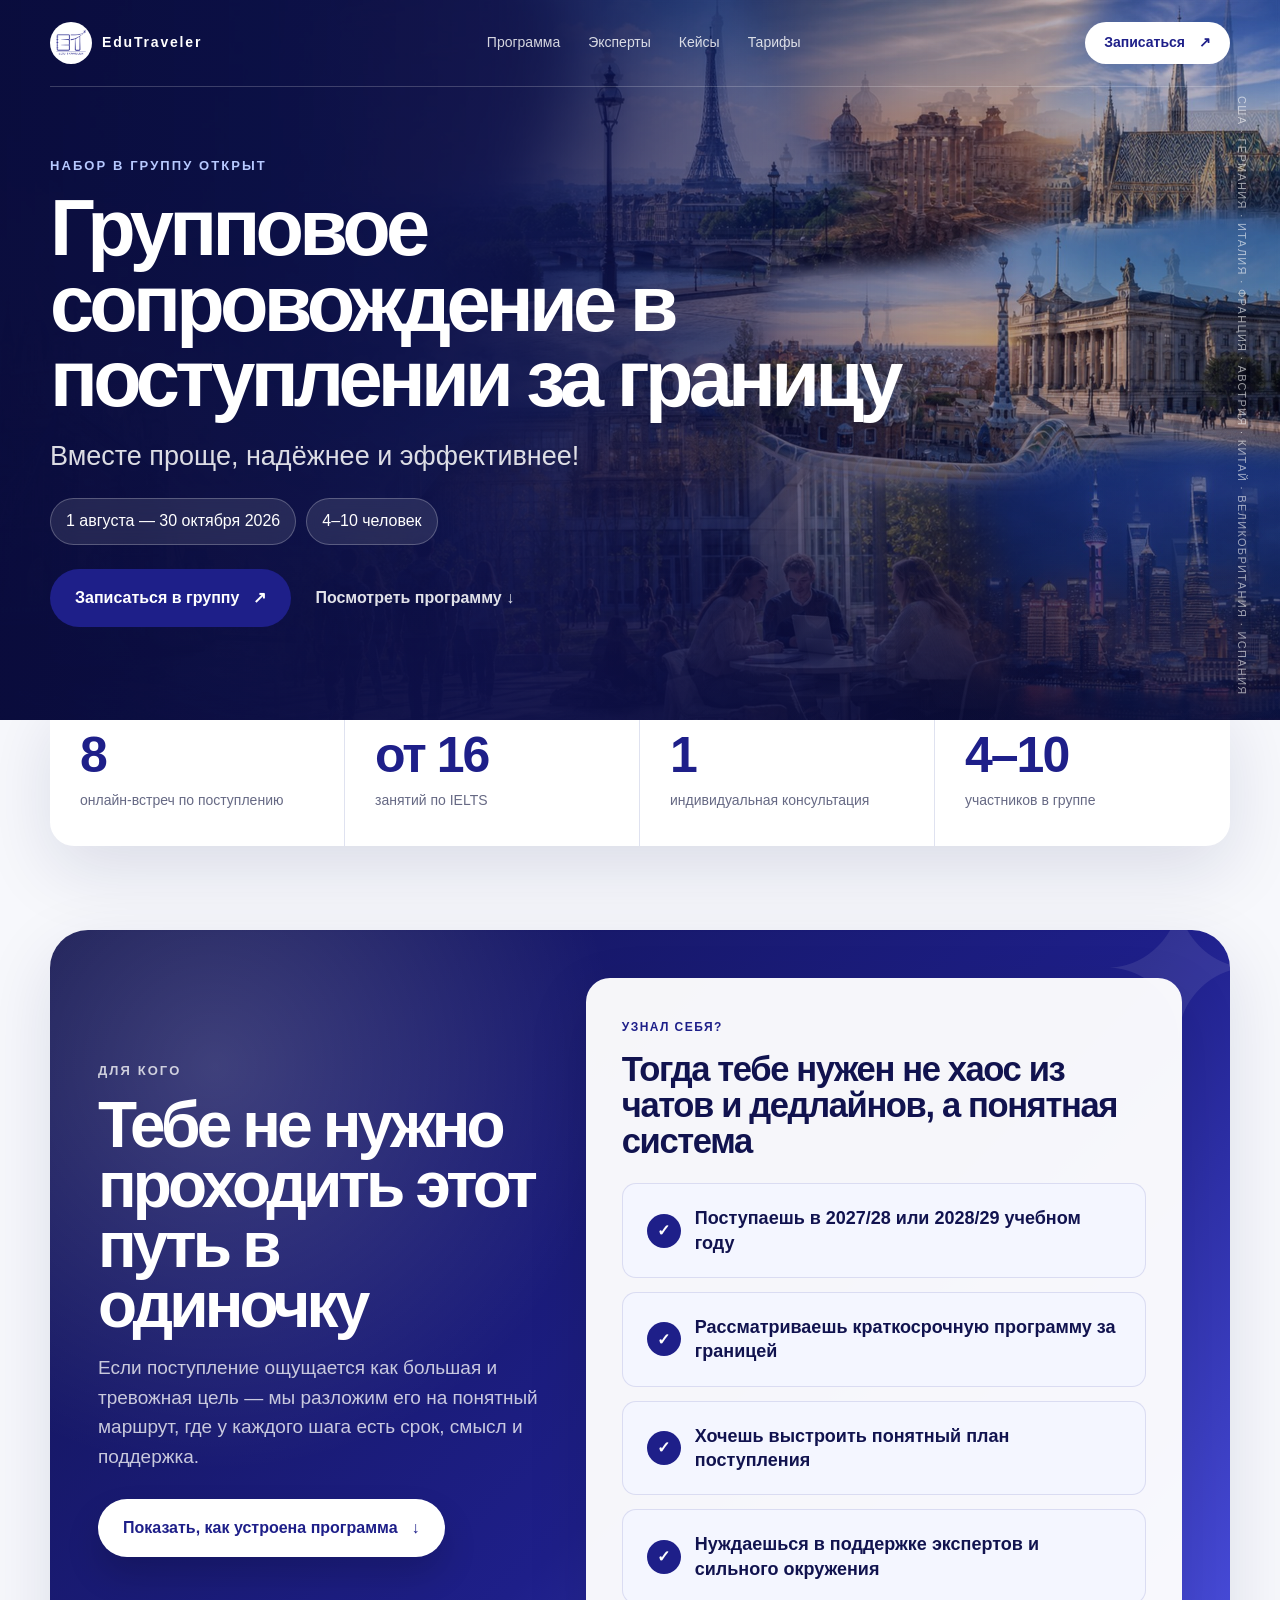
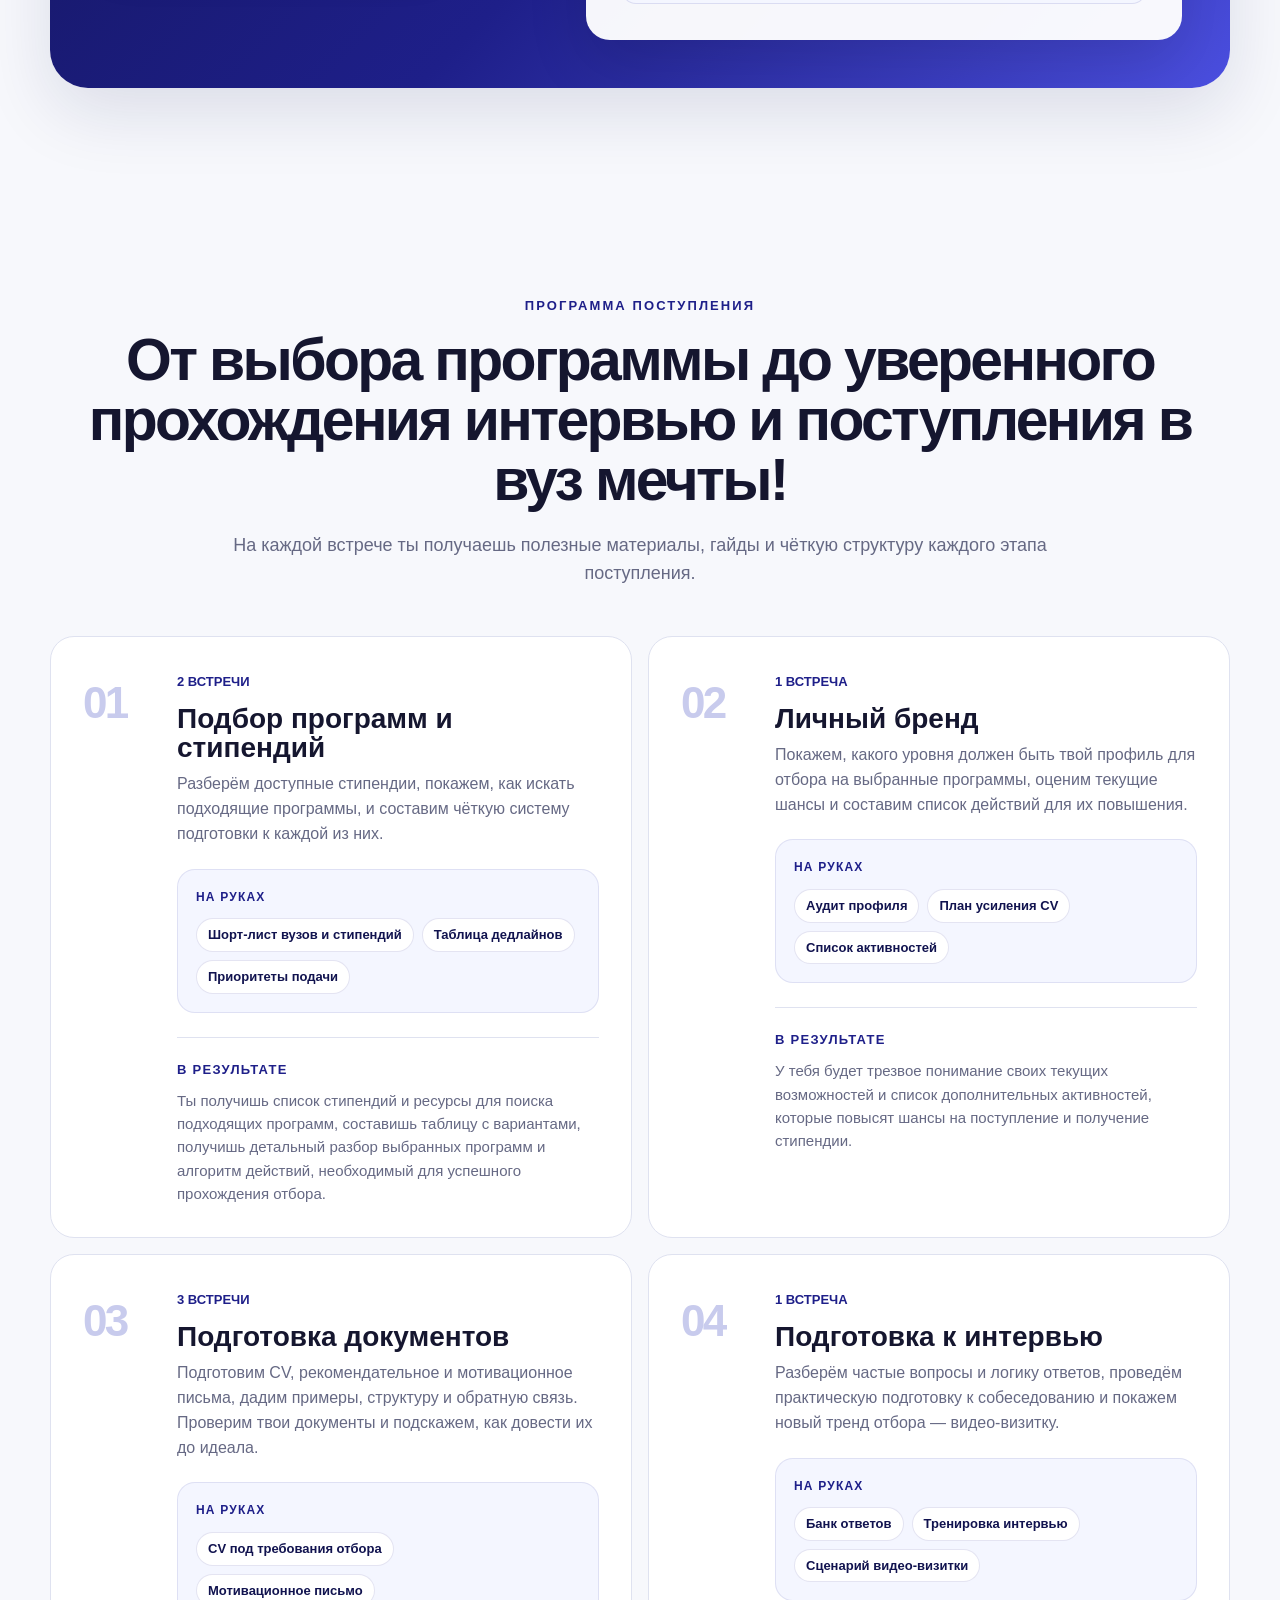
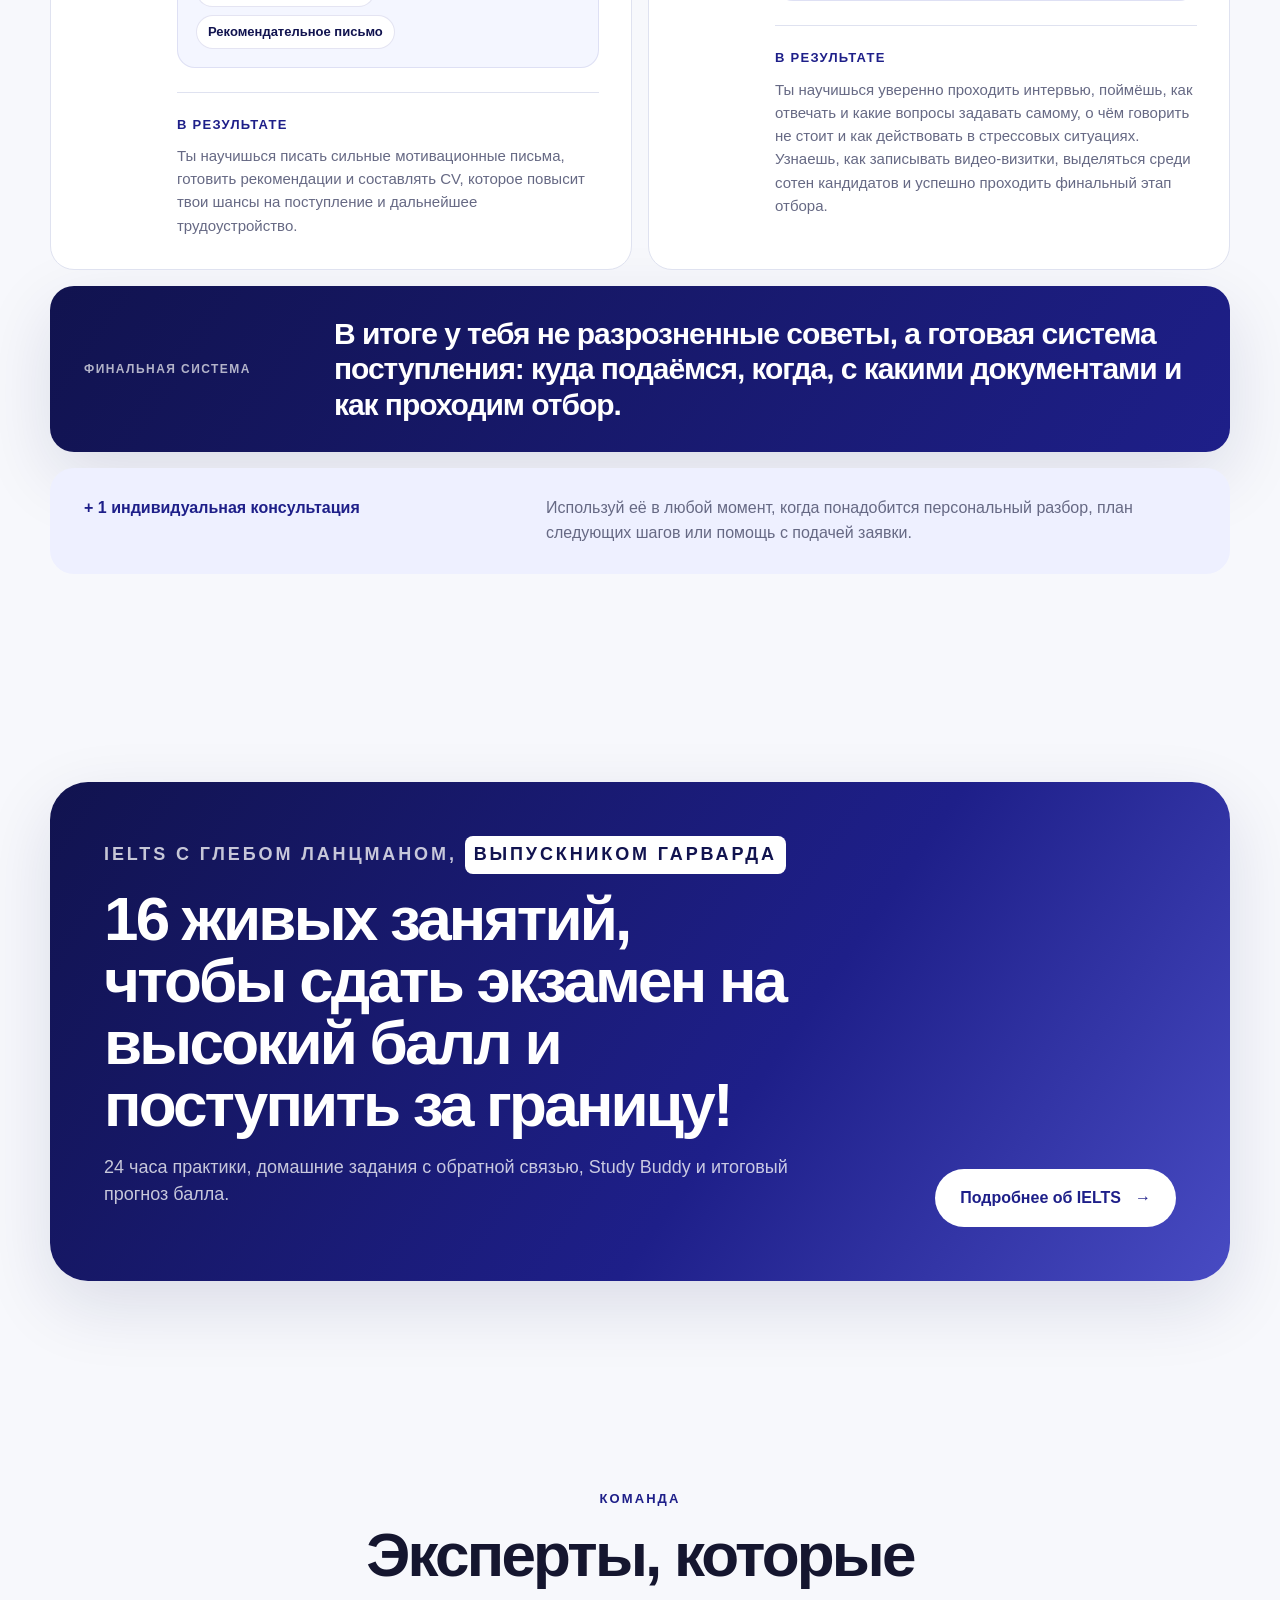
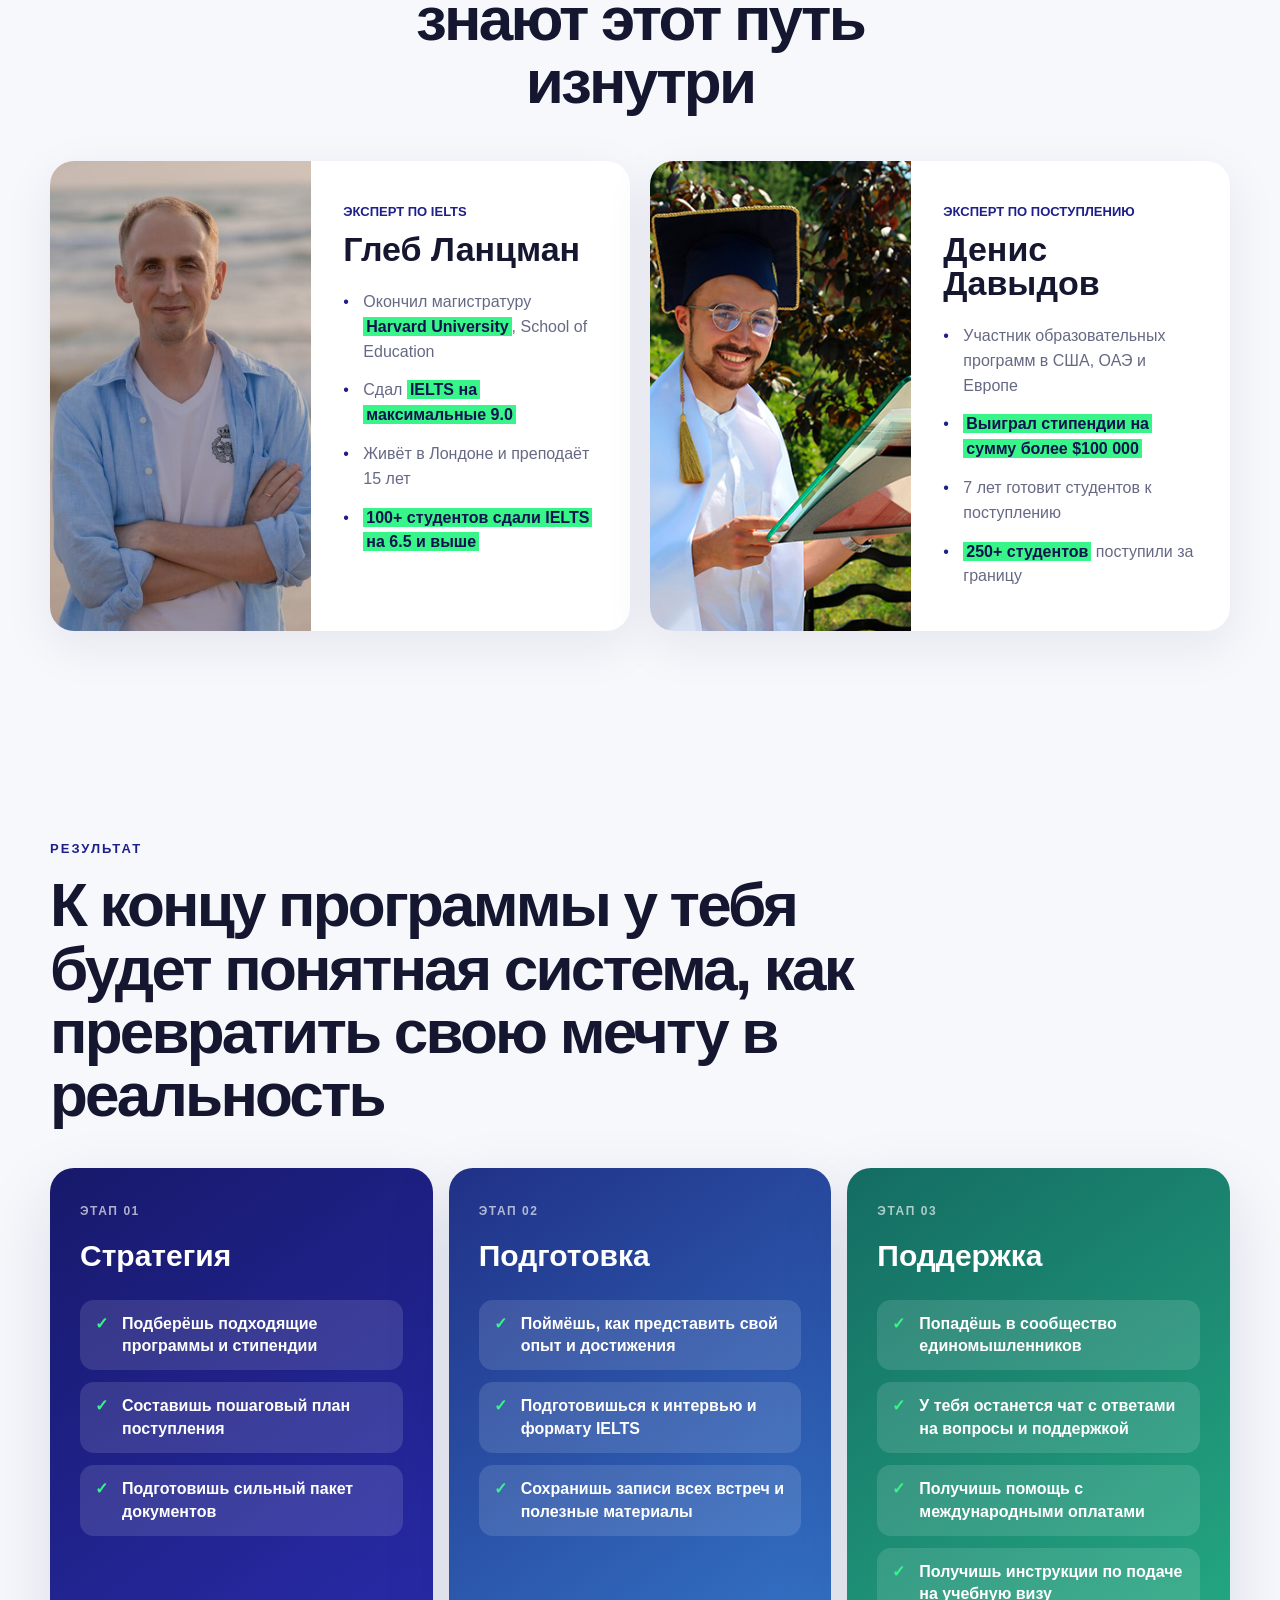
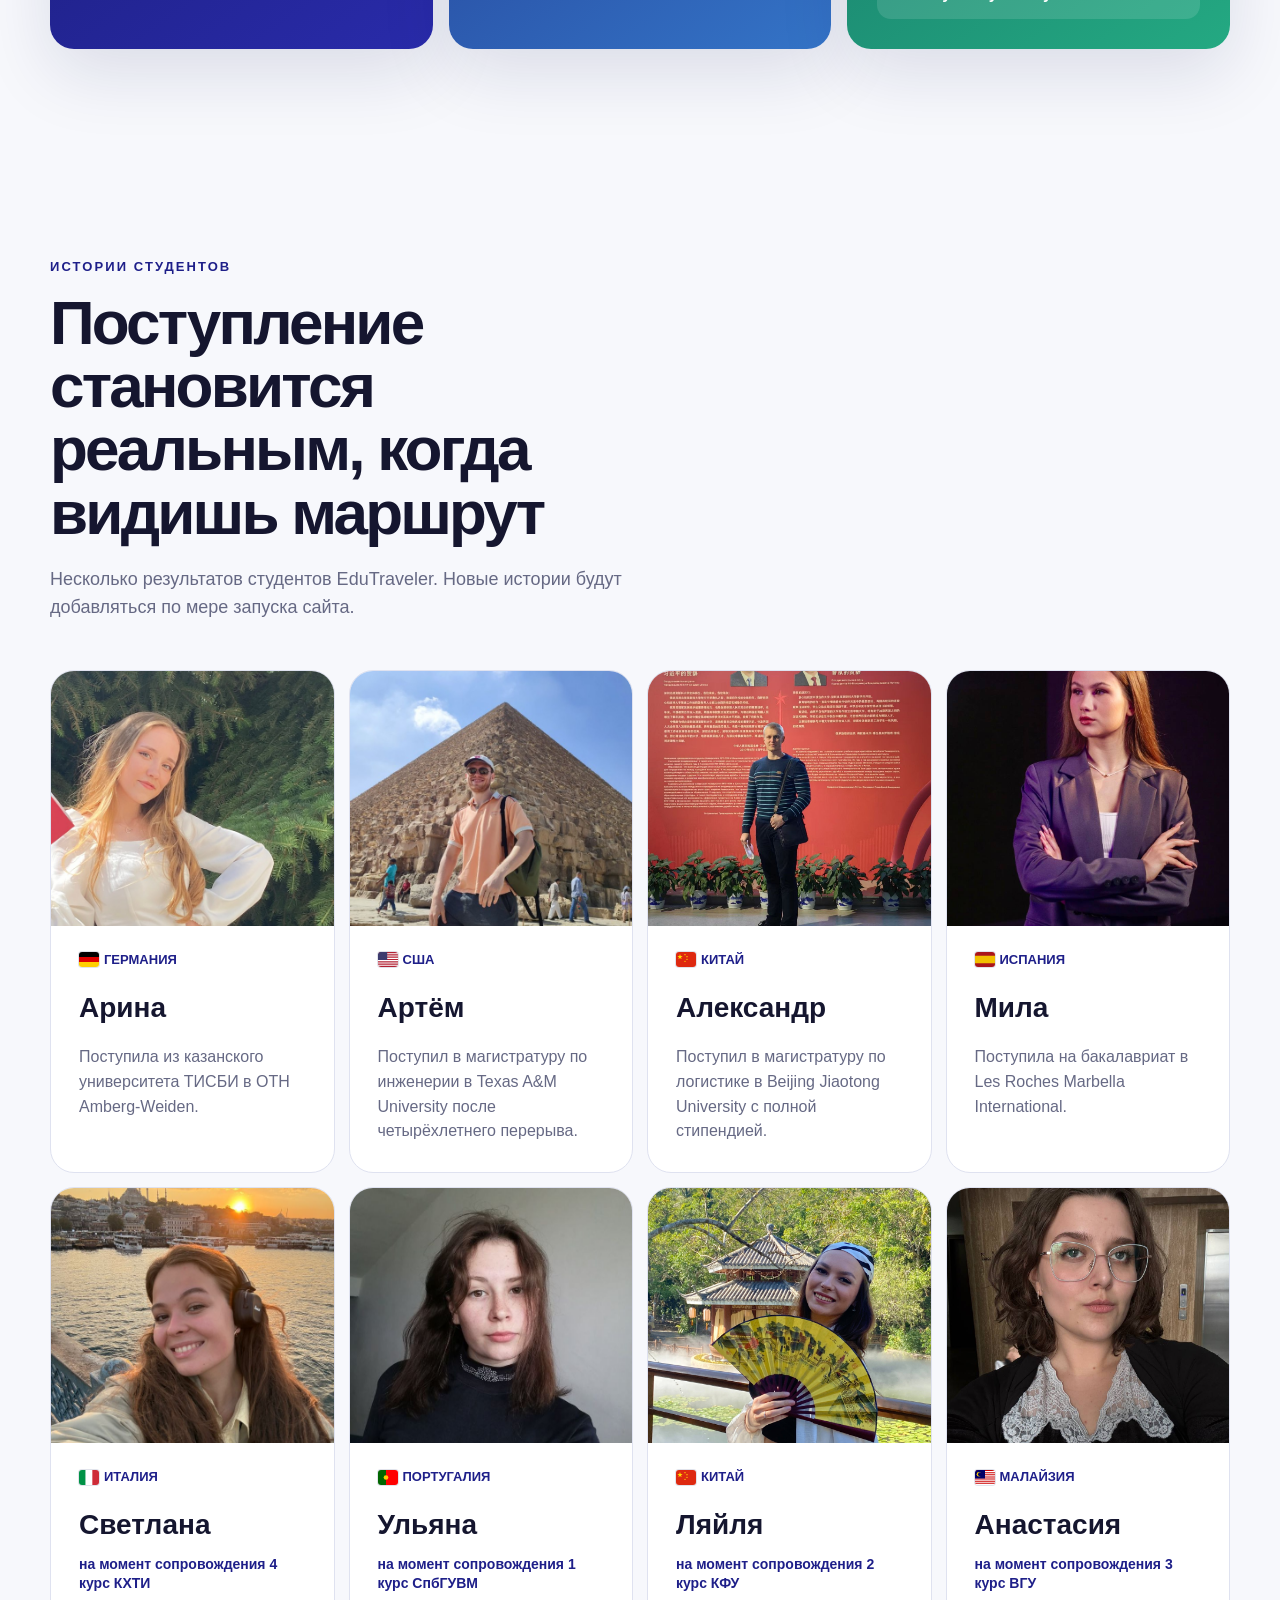
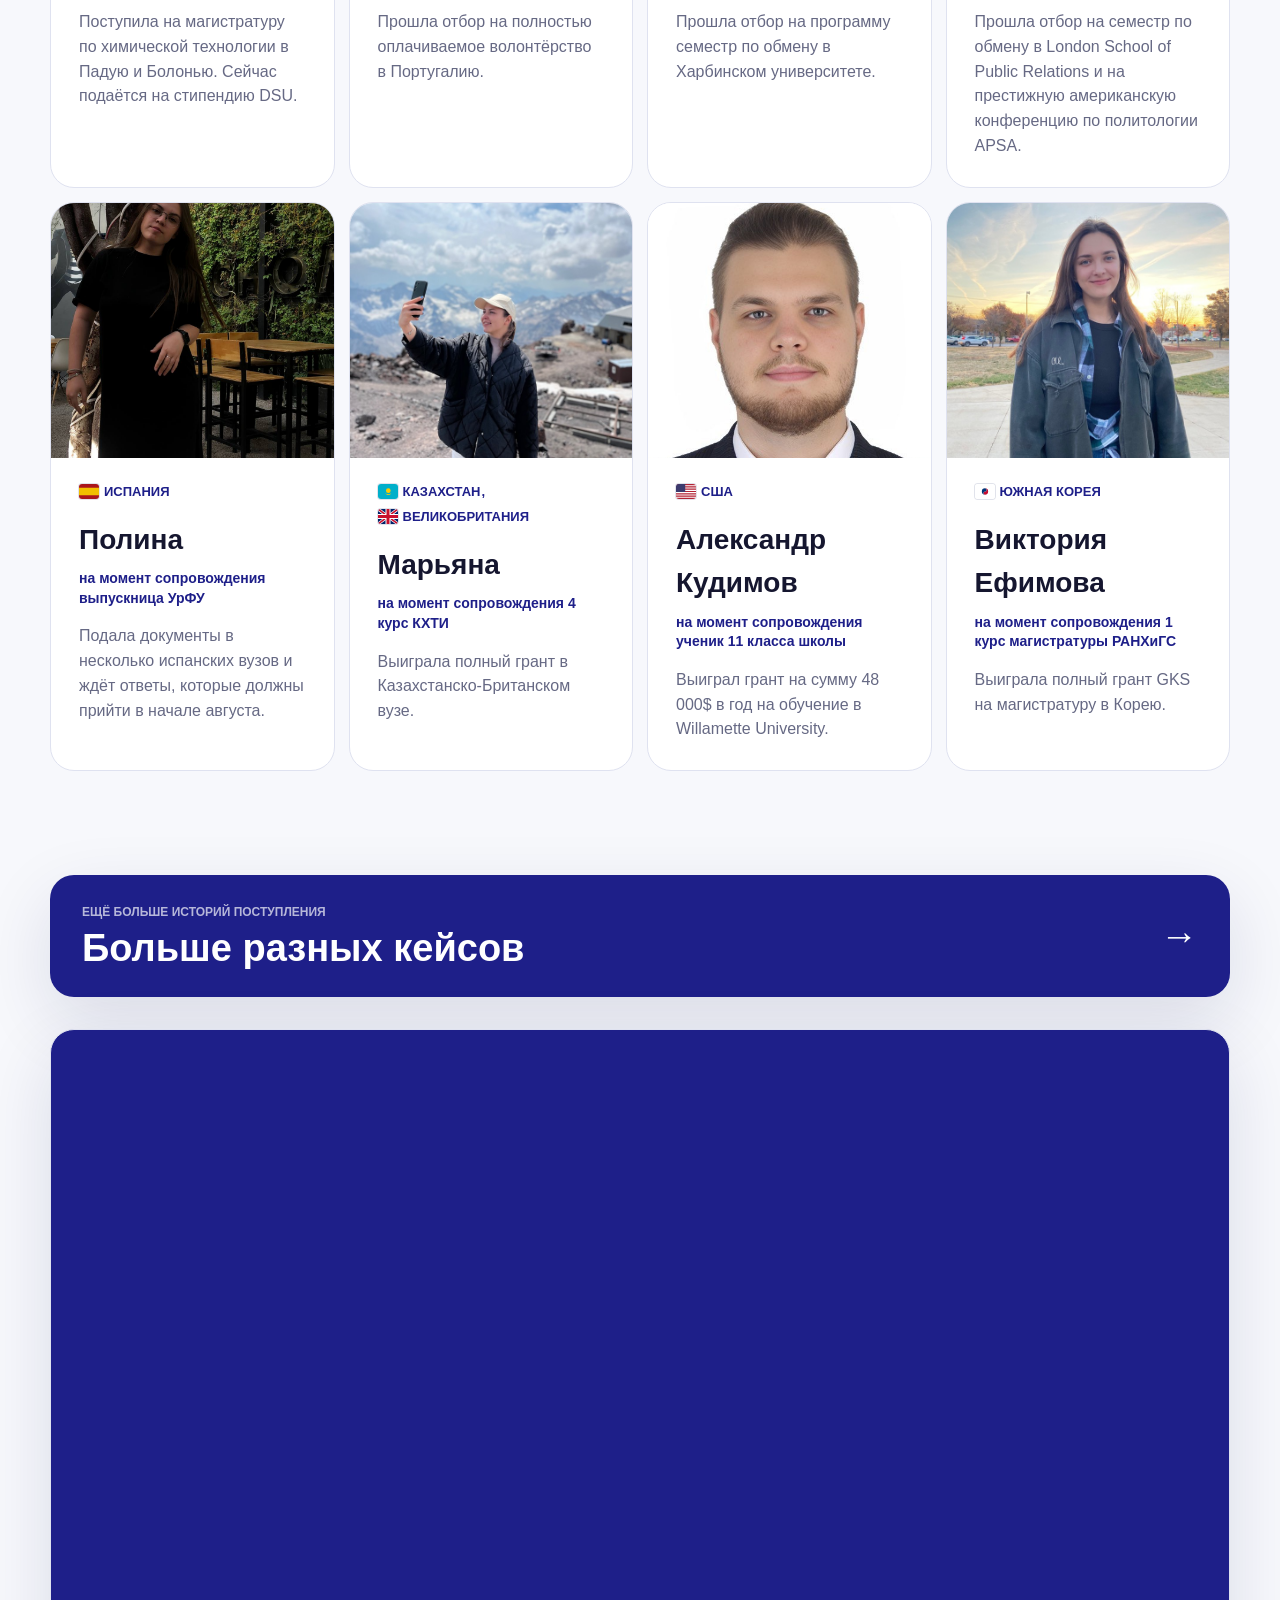
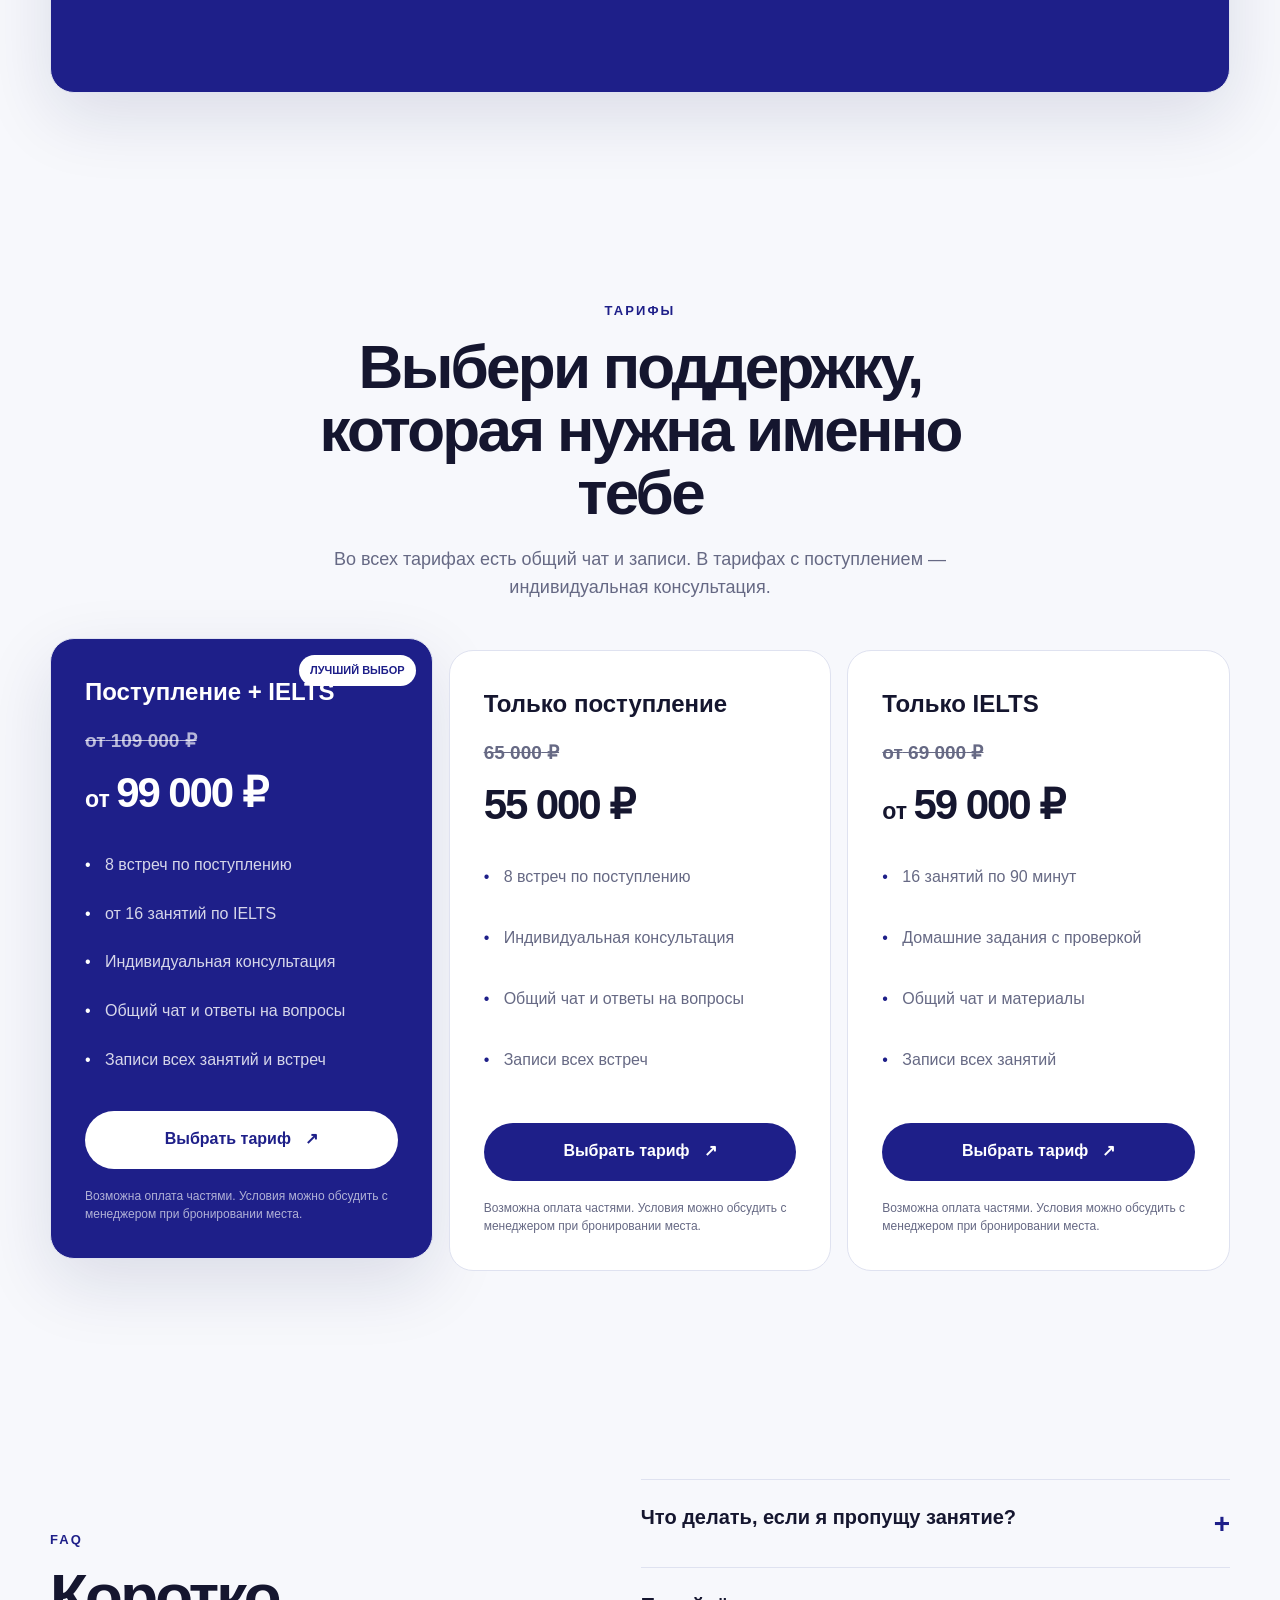
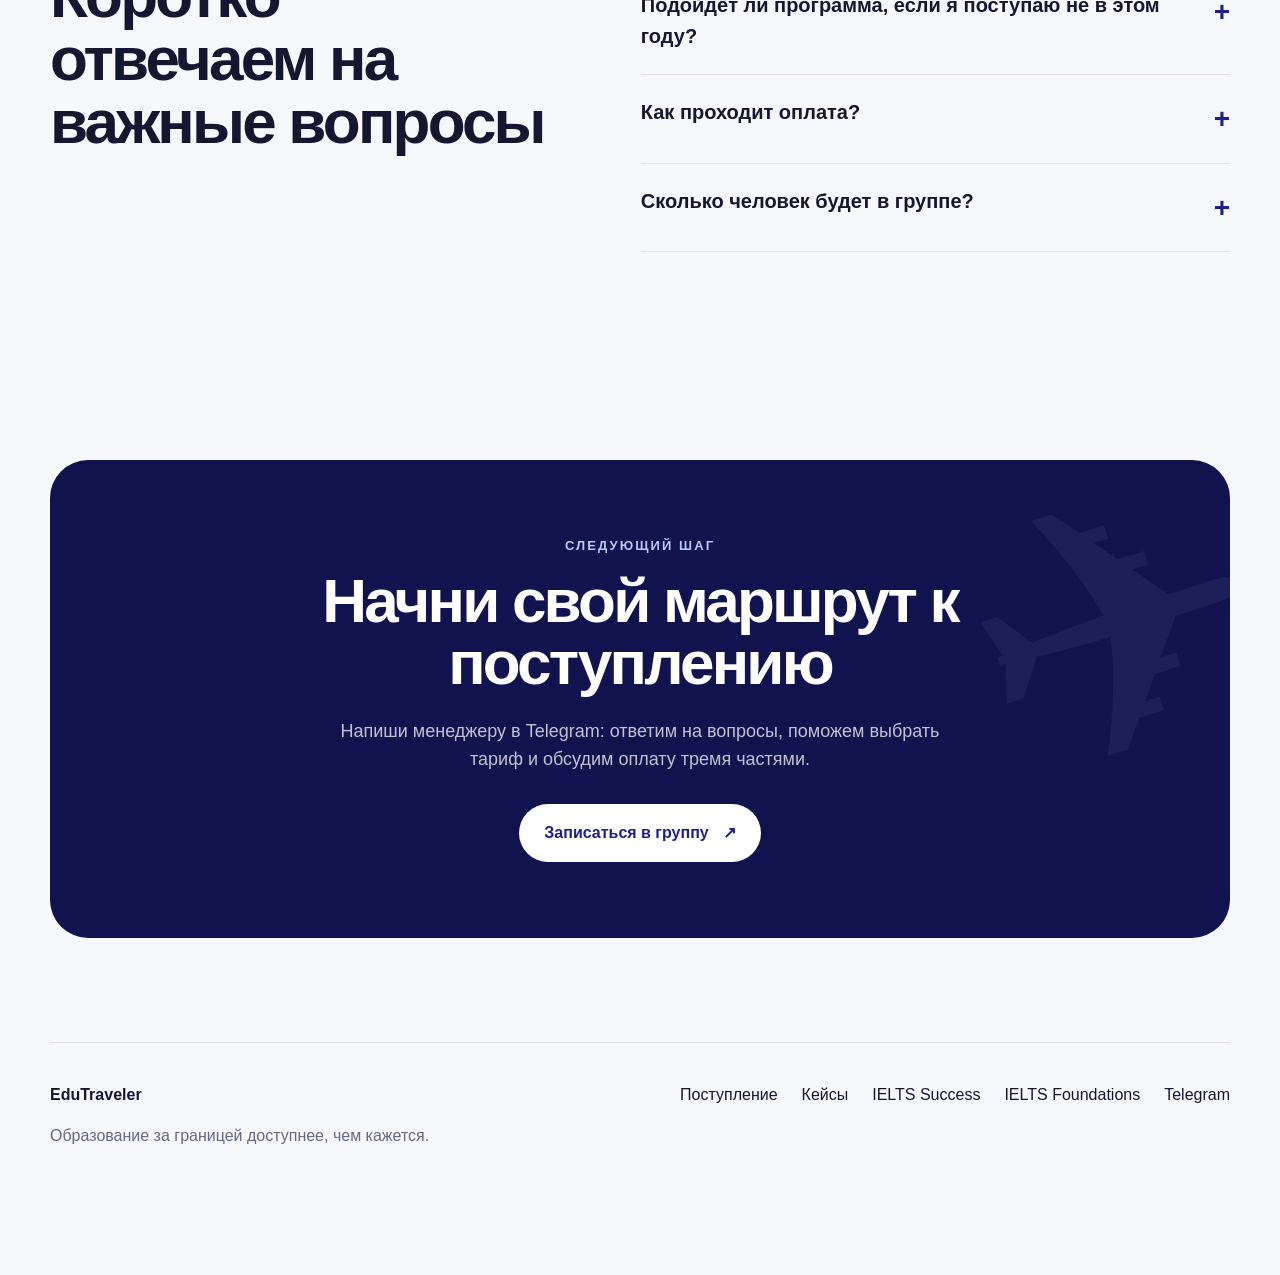
==== index.html @ 7ac8cc13 "Deploy EduTraveler landing" ====
<!doctype html>
<html lang="ru">
  <head>
    <meta charset="UTF-8" />
    <meta name="viewport" content="width=device-width, initial-scale=1.0" />
    <meta name="theme-color" content="#1e1f89" />
    <meta name="description" content="Групповое сопровождение EduTraveler в поступлении за границу и подготовке к IELTS." />
    <title>Групповое сопровождение в поступлении за границу | EduTraveler</title>
    <script type="module" crossorigin src="/assets/index-CkKlQUv7.js"></script>
    <link rel="stylesheet" crossorigin href="/assets/index-Db4nQ3WJ.css">
  </head>
  <body>
    <div id="root"></div>
  </body>
</html>
---- assets/index-Db4nQ3WJ.css ----
:root{--blue: #1e1f89;--blue-dark: #11134f;--blue-soft: #eef0ff;--cyan: #86d9ff;--ink: #15162f;--muted: #666984;--line: #dfe2f0;--white: #ffffff;--surface: #f7f8fc;--radius-sm: 14px;--radius: 24px;--radius-lg: 38px;--shadow: 0 24px 70px rgba(20, 23, 79, .12);--content: 1180px}*{box-sizing:border-box}html{scroll-behavior:smooth}body{margin:0;background:var(--surface);color:var(--ink);font-family:Segoe UI,Inter,Arial,sans-serif;line-height:1.55}body,a,button{-webkit-font-smoothing:antialiased}a{color:inherit;text-decoration:none}img{display:block;max-width:100%}button,summary{font:inherit}main{overflow:hidden}.section{width:min(var(--content),calc(100% - 40px));margin:0 auto;padding:104px 0}.section-overlap{position:relative;z-index:5;margin-top:-24px;padding:0}.two-column{display:grid;grid-template-columns:minmax(0,.85fr) minmax(0,1fr);gap:90px;align-items:center}.eyebrow{margin:0 0 14px;color:var(--blue);font-size:13px;font-weight:800;letter-spacing:.16em;text-transform:uppercase}.eyebrow-light{color:#b7c9ff}.section-heading{max-width:650px;margin-bottom:48px}.section-heading-center{margin-right:auto;margin-left:auto;text-align:center}.section-heading h2{margin:0;font-size:clamp(36px,5vw,62px);line-height:1.02;letter-spacing:-.045em}.section-heading>p:last-child{margin:22px 0 0;color:var(--muted);font-size:18px}@media(max-width:760px){.section{width:min(100% - 28px,var(--content));padding:72px 0}.section-overlap{padding:0;margin-top:-16px}.two-column{grid-template-columns:1fr;gap:38px}.section-heading{margin-bottom:34px}}@media(prefers-reduced-motion:reduce){html{scroll-behavior:auto}*,*:before,*:after{animation-duration:.01ms!important;animation-iteration-count:1!important;transition-duration:.01ms!important}}.hero{min-height:720px;position:relative;display:flex;flex-direction:column;overflow:hidden;color:#fff;background:var(--blue-dark)}.hero-compact{min-height:660px}.hero-media{position:absolute;inset:-4%;background-position:center;background-size:cover;background-repeat:no-repeat;transform:scale(1.01)}.hero-video{position:absolute;inset:0;width:100%;height:100%;object-fit:cover;opacity:.78;animation:video-reveal .65s ease-out both}@keyframes video-reveal{0%{opacity:0;transform:scale(1.045)}to{opacity:.78;transform:scale(1)}}.hero-media-motion{animation:hero-drift 18s ease-in-out infinite alternate}@keyframes hero-drift{to{transform:scale(1.11) translate3d(-1.5%,-1%,0)}}.hero-shade{position:absolute;inset:0;background:linear-gradient(90deg,#0a0c3df7,#0f114dd4 38%,#0f114d57 72%,#0f114d33),linear-gradient(0deg,rgba(10,12,53,.78) 0%,transparent 48%)}.site-header{position:relative;z-index:3;width:min(var(--content),calc(100% - 40px));margin:0 auto;padding:22px 0;display:flex;align-items:center;justify-content:space-between;gap:30px;border-bottom:1px solid rgba(255,255,255,.2)}.brand{display:flex;align-items:center;gap:10px;font-size:14px;font-weight:800;letter-spacing:.13em}.brand img{width:42px;height:42px;object-fit:cover;border-radius:50%}.site-header nav{display:flex;gap:28px;font-size:14px}.site-header nav a{opacity:.82}.site-header nav a:hover{opacity:1}.hero-content{position:relative;z-index:2;width:min(var(--content),calc(100% - 40px));margin:auto;padding:52px 0 76px}.hero-content h1{max-width:850px;margin:0;font-size:clamp(50px,6.2vw,80px);line-height:.95;letter-spacing:-.06em}.hero-compact .hero-content h1{max-width:720px}.hero-subtitle{max-width:620px;margin:20px 0;color:#ffffffdb;font-size:clamp(20px,2.2vw,27px)}.hero-meta{display:flex;flex-wrap:wrap;gap:10px;margin-bottom:24px}.hero-meta span{padding:10px 15px;border:1px solid rgba(255,255,255,.24);border-radius:999px;background:#ffffff1a;-webkit-backdrop-filter:blur(10px);backdrop-filter:blur(10px)}.hero-actions{display:flex;align-items:center;flex-wrap:wrap;gap:24px}.hero-action-note{max-width:560px;color:#ffffffe0;font-size:18px;font-weight:700;line-height:1.4}.hero-country-line{position:absolute;z-index:2;right:30px;bottom:24px;color:#ffffff94;font-size:11px;letter-spacing:.12em;text-transform:uppercase;writing-mode:vertical-rl}.button{display:inline-flex;align-items:center;justify-content:center;gap:14px;min-height:58px;padding:0 24px;border:1px solid transparent;border-radius:999px;background:var(--blue);color:#fff;font-weight:750;transition:transform .2s,background .2s}.button:hover{transform:translateY(-2px);background:#3032aa}.button-small{min-height:42px;padding:0 18px;background:#fff;color:var(--blue);font-size:14px}.button-light{background:#fff;color:var(--blue)}.button-light:hover{background:#eff1ff}.text-link{font-weight:700}.text-link-light{color:#ffffffe0}.program-heading{max-width:1120px}.program-heading h2{font-size:clamp(40px,4.6vw,68px)}.program-heading>p:last-child{max-width:900px;margin-right:auto;margin-left:auto}.highlights{display:grid;grid-template-columns:repeat(4,1fr);background:#fff;border-radius:var(--radius);box-shadow:var(--shadow);overflow:hidden}.highlight{min-height:150px;padding:30px;display:flex;flex-direction:column;justify-content:center;border-right:1px solid var(--line)}.highlight:last-child{border:0}.highlight strong{color:var(--blue);font-size:clamp(32px,4vw,50px);line-height:1;letter-spacing:-.04em}.highlight span{margin-top:10px;color:var(--muted);font-size:14px}.check-list{display:grid;gap:14px}.check-list div{display:flex;gap:14px;padding:20px;background:#fff;border:1px solid var(--line);border-radius:var(--radius-sm);font-weight:650}.check-list span{color:var(--blue)}.audience-section{padding-top:84px}.audience-panel{position:relative;display:grid;grid-template-columns:.86fr 1.14fr;gap:38px;padding:48px;overflow:hidden;color:#fff;background:radial-gradient(circle at 14% 18%,rgba(255,255,255,.18),transparent 34%),linear-gradient(135deg,var(--blue-dark),var(--blue) 58%,#4b4fe0);border-radius:var(--radius-lg);box-shadow:var(--shadow)}.audience-panel:after{content:"✦";position:absolute;right:-28px;top:-54px;color:#ffffff17;font-size:190px;line-height:1}.audience-copy{position:relative;z-index:1;align-self:center}.audience-copy .eyebrow{color:#ffffffc2}.audience-copy h2{max-width:660px;margin:10px 0 18px;font-size:clamp(42px,5vw,76px);line-height:.94;letter-spacing:-.06em}.audience-copy>p:not(.eyebrow){max-width:560px;margin:0 0 28px;color:#ffffffc2;font-size:19px;line-height:1.55}.audience-copy h2,.audience-copy>p:not(.eyebrow),.audience-card-primary h3,.audience-card li,.check-list-strong div{overflow-wrap:anywhere}.audience-button{box-shadow:0 18px 34px #00000029}.audience-diagnostic{position:relative;z-index:1;display:grid;align-items:center}.audience-card{border-radius:var(--radius)}.audience-card-label{display:inline-flex;margin-bottom:14px;color:#ffffffb8;font-size:12px;font-weight:850;letter-spacing:.12em;text-transform:uppercase}.audience-card-primary{padding:36px;background:#fffffff5;color:var(--blue-dark);box-shadow:0 22px 60px #00000021}.audience-card-primary .audience-card-label{color:var(--blue)}.audience-card-primary h3{max-width:760px;margin:0 0 24px;font-size:clamp(28px,2.7vw,40px);line-height:1.05;letter-spacing:-.04em}.check-list-strong div{align-items:center;padding:22px 24px;background:#f4f6ff;border-color:#2323931f;font-size:18px;line-height:1.35}.check-list-strong span{width:34px;height:34px;flex:0 0 auto;display:grid;place-items:center;color:#fff;background:var(--blue);border-radius:50%;font-size:16px}.route{display:grid;grid-template-columns:repeat(2,1fr);gap:16px}.route-card{display:grid;grid-template-columns:74px 1fr;gap:20px;min-height:430px;padding:32px;background:#fff;border:1px solid var(--line);border-radius:var(--radius)}.route-number{color:#c8cbed;font-size:44px;font-weight:850;letter-spacing:-.06em}.route-lessons{color:var(--blue);font-size:13px;font-weight:800;text-transform:uppercase}.route-card h3{margin:10px 0;font-size:28px;line-height:1.05}.route-card p{color:var(--muted);margin:0}.route-deliverables{margin-top:22px;padding:18px;background:#f4f6ff;border:1px solid rgba(35,35,147,.1);border-radius:18px}.route-deliverables>span{display:block;margin-bottom:12px;color:var(--blue);font-size:12px;font-weight:850;letter-spacing:.1em;text-transform:uppercase}.route-deliverables ul{display:flex;flex-wrap:wrap;gap:8px;margin:0;padding:0;list-style:none}.route-deliverables li{padding:8px 11px;color:var(--blue-dark);background:#fff;border:1px solid rgba(35,35,147,.12);border-radius:999px;font-size:13px;font-weight:800;line-height:1.2}.route-result{margin-top:24px;padding-top:22px;border-top:1px solid var(--line)}.route-result strong{display:block;margin-bottom:9px;color:var(--blue);font-size:13px;letter-spacing:.1em;text-transform:uppercase}.route-result p{font-size:15px;line-height:1.55}.route-summary{margin-top:16px;padding:30px 34px;display:grid;grid-template-columns:220px 1fr;gap:30px;align-items:center;color:#fff;background:linear-gradient(125deg,var(--blue-dark),var(--blue));border-radius:var(--radius);box-shadow:var(--shadow)}.route-summary span{color:#ffffffad;font-size:12px;font-weight:850;letter-spacing:.12em;text-transform:uppercase}.route-summary p{margin:0;color:#fff;font-size:clamp(20px,2.4vw,30px);font-weight:850;line-height:1.18;letter-spacing:-.035em}.consultation-note{margin-top:16px;padding:28px 34px;display:flex;justify-content:space-between;gap:24px;background:var(--blue-soft);border-radius:var(--radius);color:var(--blue)}.consultation-note span{max-width:650px;color:var(--muted)}.ielts-teaser,.combo{padding:54px;display:flex;justify-content:space-between;align-items:end;gap:50px;border-radius:var(--radius-lg);color:#fff;background:linear-gradient(125deg,var(--blue-dark),var(--blue) 60%,#484bc3);box-shadow:var(--shadow)}.ielts-teaser>div{max-width:720px}.ielts-teaser h2,.combo h2,.final-cta h2{margin:0;font-size:clamp(36px,5vw,62px);line-height:1;letter-spacing:-.045em}.ielts-teaser p,.combo p{color:#ffffffc2;font-size:18px}.harvard-highlight{display:inline-block;padding:5px 9px;border-radius:8px;background:#fff;color:var(--blue-dark)}.expert-grid{display:grid;grid-template-columns:repeat(2,1fr);gap:20px}.expert-card{display:grid;grid-template-columns:.82fr 1fr;background:#fff;border-radius:var(--radius);overflow:hidden;box-shadow:0 15px 50px #14174f14}.expert-photo{min-height:470px}.expert-photo img{width:100%;height:100%;object-fit:cover}.expert-content{padding:38px 32px}.expert-content>span{color:var(--blue);font-size:13px;font-weight:800;text-transform:uppercase}.expert-content h3{margin:8px 0 24px;font-size:34px;line-height:1}.expert-content ul,.price-card ul,.split-card ul{padding:0;margin:0;list-style:none;display:grid;gap:14px}.expert-content li,.price-card li,.split-card li{position:relative;padding-left:20px;color:var(--muted)}.expert-content li:before,.price-card li:before,.split-card li:before{content:"•";position:absolute;left:0;color:var(--blue)}.expert-highlight{padding:1px 3px;background:#38f58a;color:var(--blue-dark);font-weight:750;box-decoration-break:clone;-webkit-box-decoration-break:clone}.outcome-section{display:block}.outcome-section .section-heading{max-width:920px;margin-bottom:42px}.outcome-groups{display:grid;grid-template-columns:repeat(3,1fr);gap:16px}.outcome-group{padding:30px;overflow:hidden;border-radius:var(--radius);color:#fff;box-shadow:var(--shadow)}.outcome-group:nth-child(1){background:linear-gradient(145deg,#17196b,#292baa)}.outcome-group:nth-child(2){background:linear-gradient(145deg,#203187,#3474c7)}.outcome-group:nth-child(3){background:linear-gradient(145deg,#146c63,#24a982)}.outcome-group>span{color:#ffffffa6;font-size:12px;font-weight:850;letter-spacing:.13em;text-transform:uppercase}.outcome-group h3{margin:10px 0 20px;font-size:30px}.outcome-group ul{display:grid;gap:12px;margin:0;padding:0;list-style:none}.outcome-group li{position:relative;padding:13px 14px 13px 42px;border-radius:14px;background:#ffffff1f;font-weight:700;line-height:1.4}.outcome-group li:before{content:"✓";position:absolute;left:15px;top:13px;color:var(--green, #38f58a);font-weight:900}.case-grid{display:grid;grid-template-columns:repeat(4,1fr);gap:14px}.case-card{min-height:255px;overflow:hidden;background:#fff;border:1px solid var(--line);border-radius:var(--radius)}.case-photo{height:255px;background:var(--blue-soft)}.case-photo img{width:100%;height:100%;object-fit:cover;display:block}.case-destination{display:flex;flex-wrap:wrap;align-items:center;gap:5px 8px;margin:24px 28px 0;color:var(--blue);font-size:13px;font-weight:800;text-transform:uppercase}.case-destination-part{display:inline-flex;align-items:center;gap:5px}.case-destination-comma{margin-left:-4px}.case-flag{width:20px;height:15px;flex:0 0 auto;object-fit:cover;border-radius:3px;box-shadow:0 0 0 1px #0a195a1f}.case-card h3,.case-card p{margin-right:28px;margin-left:28px}.case-card h3{margin-top:16px;margin-bottom:12px;font-size:28px}.case-card p{margin-bottom:28px;color:var(--muted)}.case-card .case-context{margin-top:-4px;margin-bottom:12px;color:var(--blue);font-size:14px;font-weight:750;line-height:1.4}.section-video{padding-top:0}.student-video{overflow:hidden;aspect-ratio:16 / 9;background:var(--blue);border:1px solid var(--line);border-radius:var(--radius);box-shadow:var(--shadow)}.student-video iframe{width:100%;height:100%;display:block;border:0}.more-cases-link-section{padding-top:0;padding-bottom:32px}.more-cases-link{min-height:118px;padding:28px 32px;display:flex;align-items:center;justify-content:space-between;gap:24px;color:#fff;background:var(--blue);border-radius:var(--radius);box-shadow:var(--shadow)}.more-cases-link:hover{background:#111fb8;transform:translateY(-2px)}.more-cases-link>span:first-child{display:grid;gap:7px}.more-cases-link small{color:#ffffffad;font-size:12px;font-weight:800;text-transform:uppercase}.more-cases-link strong{font-size:clamp(24px,3vw,38px);line-height:1.05}.more-cases-link>span:last-child{font-size:38px}.cases-hero{min-height:360px;overflow:hidden;color:#fff;background:var(--blue)}.cases-hero .site-header{position:relative}.cases-hero-content{width:min(1160px,calc(100% - 48px));margin:0 auto;padding:44px 0 56px}.cases-hero-content h1{max-width:none;margin:10px 0 16px;font-size:clamp(48px,5.4vw,72px);line-height:1;white-space:nowrap}.cases-hero-content>p:not(.eyebrow){max-width:820px;margin:0 0 24px;color:#ffffffc7;font-size:18px;line-height:1.5}.cases-page{overflow:hidden;background:#f5f7ff}.cases-intro-section{padding-top:72px;padding-bottom:0}.cases-intro-card{width:100%;max-width:100%;min-width:0;display:grid;grid-template-columns:1fr;gap:0;overflow:hidden;background:#fff;border:1px solid var(--line);border-radius:var(--radius-lg);box-shadow:0 18px 50px #14195514}.cases-intro-photo{min-width:0;display:grid;place-items:center;background:linear-gradient(135deg,#eef2ff,#dfe6f5)}.cases-intro-photo img{width:100%;max-width:100%;height:auto;display:block;object-fit:contain}.cases-intro-content{min-width:0;padding:38px 48px 42px;display:grid;grid-template-columns:minmax(0,.86fr) minmax(320px,1.14fr);gap:12px 38px;align-items:center}.cases-intro-content h2{max-width:560px;margin:10px 0 16px;font-size:clamp(34px,4vw,54px);line-height:1;letter-spacing:-.05em}.cases-intro-content>p:not(.eyebrow){max-width:610px;margin:0 0 24px;color:var(--muted);font-size:18px;line-height:1.55}.cases-intro-content h2,.cases-intro-content>p:not(.eyebrow){overflow-wrap:anywhere}.cases-section-nav{min-width:0;max-width:100%;grid-column:2;grid-row:1 / span 3;display:flex;flex-wrap:wrap;gap:12px}.cases-section-nav a{min-width:0;max-width:100%;min-height:52px;box-sizing:border-box;padding:0 20px;display:inline-flex;align-items:center;justify-content:center;color:var(--blue);background:#eef1ff;border:1px solid rgba(35,35,147,.12);border-radius:999px;font-size:17px;font-weight:850;line-height:1.15;white-space:normal;overflow-wrap:anywhere}.cases-section-nav a:hover{color:#fff;background:var(--blue);transform:translateY(-1px)}.cases-university-section{padding-top:88px}.cases-university-section-following{padding-top:32px}.university-case-grid{display:grid;grid-template-columns:repeat(2,minmax(0,1fr));gap:18px}.university-case{min-width:0;padding:0 32px 32px;overflow:hidden;background:#fff;border:1px solid var(--line);border-radius:var(--radius)}.university-logo{height:190px;margin:0 -32px 26px;padding:34px;display:grid;place-items:center;overflow:hidden;background:#eef1f8;border-bottom:1px solid var(--line)}.university-logo-dark{background:var(--blue-dark)}.university-logo img{width:84%;height:112px;display:block;object-fit:contain;object-position:center}.university-case h3,.university-case p{max-width:100%}.university-logo-nyu img{width:96%;height:130px;transform:scale(2.25)}.university-logo-ubc img{width:128px;height:128px;transform:scale(1.65)}.university-logo-collage{grid-template-columns:repeat(2,minmax(0,1fr));gap:12px;padding:24px}.university-logo-collage img{width:100%;height:58px;transform:none}.university-logo-collage img[src*=parma-official]{padding:6px;background:var(--blue-dark);border-radius:8px}.university-country{display:flex;align-items:center;gap:8px;color:var(--blue);font-size:13px;font-weight:850;text-transform:uppercase}.university-country .case-flag{width:23px;height:17px}.university-case h3{margin:16px 0 14px;font-size:29px;line-height:1.08;overflow-wrap:anywhere}.university-case>p{margin:0;color:var(--muted);font-size:17px;line-height:1.65}.more-section-cases{margin-top:20px;padding:24px 28px;display:flex;align-items:center;justify-content:space-between;gap:30px;color:#fff;background:var(--blue);border-radius:var(--radius)}.more-section-cases strong{flex:0 0 auto;font-size:20px}.more-section-cases p{max-width:760px;margin:0;color:#ffffffc2}.future-cases{padding-top:32px}.future-case-row{padding:30px 0;display:flex;align-items:center;justify-content:space-between;gap:24px;border-top:1px solid var(--line)}.future-case-row:last-child{border-bottom:1px solid var(--line)}.future-case-row h2{margin:0;font-size:clamp(28px,4vw,48px)}.future-case-row span{color:var(--muted);font-weight:750;white-space:nowrap}.cases-cta{padding:44px;display:flex;align-items:center;justify-content:space-between;gap:32px;color:#fff;background:var(--blue);border-radius:var(--radius)}.cases-cta h2{max-width:700px;margin:8px 0 0;font-size:clamp(30px,4vw,52px);line-height:1}.pricing-grid{display:grid;grid-template-columns:repeat(3,1fr);gap:16px;align-items:stretch}.price-card{position:relative;padding:34px;display:flex;flex-direction:column;background:#fff;border:1px solid var(--line);border-radius:var(--radius)}.price-card-featured{color:#fff;background:var(--blue);transform:translateY(-12px);box-shadow:var(--shadow)}.recommended{position:absolute;top:16px;right:16px;padding:7px 11px;border-radius:999px;background:#fff;color:var(--blue);font-size:11px;font-weight:850;text-transform:uppercase}.price-card h3{margin:0 0 16px;font-size:24px}.price-old{margin-bottom:4px;color:var(--muted);font-size:19px;font-weight:700;text-decoration:line-through}.price{margin-bottom:28px;font-size:42px;font-weight:850;letter-spacing:-.05em}.price-prefix{font-size:.55em;letter-spacing:0;text-transform:lowercase}.price-card ul{min-height:230px;margin-bottom:28px}.price-card-featured li{color:#ffffffd1}.price-card-featured li:before{color:#fff}.price-card-featured .price-old{color:#ffffffad}.price-card-featured .button{background:#fff;color:var(--blue)}.payment-note{margin:18px 0 0;color:var(--muted);font-size:12px}.price-card-featured .payment-note{color:#ffffffa6}.faq{border-top:1px solid var(--line)}.faq details{border-bottom:1px solid var(--line)}.faq summary{padding:22px 0;display:flex;justify-content:space-between;gap:20px;cursor:pointer;font-size:20px;font-weight:750;list-style:none}.faq summary span{color:var(--blue);font-size:28px}.faq details p{margin:0 0 24px;color:var(--muted)}.final-cta{position:relative;padding:76px;overflow:hidden;border-radius:var(--radius-lg);background:var(--blue-dark);color:#fff;text-align:center}.final-cta>*:not(.final-plane){position:relative;z-index:2}.final-cta p:not(.eyebrow){max-width:650px;margin:24px auto 30px;color:#ffffffbd;font-size:18px}.final-plane{position:absolute;right:-40px;top:-110px;color:#ffffff0d;font-size:360px;transform:rotate(-18deg)}.feature-grid{display:grid;grid-template-columns:repeat(4,1fr);gap:14px}.feature-grid article{min-height:270px;padding:28px;background:#fff;border:1px solid var(--line);border-radius:var(--radius)}.feature-grid article>span{color:#b9bce0;font-weight:800}.feature-grid h3{margin:32px 0 12px;font-size:24px}.feature-grid p{color:var(--muted)}.ielts-curriculum .section-heading{max-width:1120px}.curriculum-grid{display:grid;grid-template-columns:repeat(6,1fr);gap:16px}.curriculum-card{grid-column:span 2;min-height:330px;padding:30px;background:#fff;border:1px solid var(--line);border-radius:var(--radius)}.curriculum-card:nth-child(4){grid-column:2 / span 2}.curriculum-card-top{display:flex;align-items:center;justify-content:space-between;gap:20px}.curriculum-number{color:#c4c7e8;font-size:20px;font-weight:800}.curriculum-card-top strong{padding:8px 12px;color:var(--blue);background:var(--blue-soft);border-radius:999px;font-size:14px}.curriculum-card h3{margin:42px 0 14px;font-size:28px;line-height:1.05}.curriculum-card p{margin:0;color:var(--muted)}.unlimited-practice{margin-top:18px;padding:42px 48px;color:#fff;background:linear-gradient(120deg,var(--blue-dark),#3739be);border-radius:var(--radius-lg)}.unlimited-practice h3{max-width:900px;margin:12px 0;font-size:clamp(28px,3vw,42px);line-height:1.08}.unlimited-practice>p:last-child{max-width:760px;margin-bottom:0;color:#ffffffc2}.split-panel{display:grid;grid-template-columns:repeat(2,1fr);gap:18px}.split-card{padding:48px;border-radius:var(--radius-lg);background:#fff}.split-card h2{margin:0 0 30px;font-size:46px}.split-card-blue{background:var(--blue);color:#fff}.split-card-blue li{color:#ffffffc7}.split-card-blue li:before{color:#fff}.level-callout{padding:54px;display:flex;align-items:center;justify-content:space-between;gap:50px;background:var(--blue-soft);border-radius:var(--radius-lg)}.level-callout>div{max-width:740px}.level-callout h2{margin:0;font-size:44px;line-height:1.05}.level-callout p:last-child{color:var(--muted)}.combo>div:first-child{max-width:720px}.combo>div:last-child{display:grid;gap:20px;min-width:230px}.combo strong{font-size:42px}.combo-price{display:grid;gap:6px}.combo-price del{color:var(--muted);font-size:17px;font-weight:700}.combo-price strong{color:var(--blue-dark);font-size:30px;line-height:1}.combo .foundations-prices{min-width:min(440px,100%);gap:12px}.foundations-prices>div{display:grid;gap:5px;padding:18px 20px;color:var(--blue-dark);background:#fff;border-radius:18px}.foundations-prices span{color:var(--muted);font-size:14px;font-weight:700}.foundations-prices strong{font-size:30px;line-height:1}.footer{width:min(var(--content),calc(100% - 40px));margin:0 auto;padding:40px 0 110px;display:flex;justify-content:space-between;gap:30px;border-top:1px solid var(--line)}.footer p{color:var(--muted)}.footer-links{display:flex;gap:24px}.mobile-cta{display:none}@media(max-width:1000px){.site-header nav{display:none}.expert-grid,.pricing-grid,.outcome-groups{grid-template-columns:1fr}.expert-card{grid-template-columns:.75fr 1fr}.case-grid,.feature-grid,.curriculum-grid{grid-template-columns:repeat(2,1fr)}.curriculum-card,.curriculum-card:nth-child(4){grid-column:auto}.curriculum-card:last-child{grid-column:1 / -1}.price-card-featured{transform:none}.price-card ul{min-height:0}}@media(max-width:760px){.hero{min-height:740px}.hero-compact{min-height:680px}.site-header{width:calc(100% - 28px)}.site-header>.button{display:none}.brand span{font-size:11px}.hero-content{width:calc(100% - 28px);padding:80px 0 100px}.hero-content h1{font-size:clamp(45px,14vw,67px)}.hero-country-line{display:none}.hero-media-motion{animation:none;transform:scale(1.03)}.program-heading h2{font-size:clamp(36px,11vw,52px)}.highlights{grid-template-columns:repeat(2,1fr)}.highlight{min-height:120px;padding:22px}.highlight:nth-child(2){border-right:0}.highlight:nth-child(-n+2){border-bottom:1px solid var(--line)}.audience-section{padding-top:58px}.audience-panel{width:100%;min-width:0;box-sizing:border-box;grid-template-columns:minmax(0,1fr);padding:30px 16px;gap:26px;border-radius:28px}.audience-panel:after{right:-36px;top:-34px;font-size:120px}.audience-copy,.audience-diagnostic,.audience-card{min-width:0}.audience-diagnostic{overflow:hidden}.audience-copy h2{font-size:clamp(36px,10.5vw,48px)}.audience-copy>p:not(.eyebrow){font-size:17px}.audience-button{width:100%;min-width:0;padding-right:18px;padding-left:18px}.audience-card-primary{padding:20px 16px}.audience-card-primary h3{font-size:25px}.check-list-strong div{padding:18px 14px;font-size:16px}.route,.outcome-section,.split-panel{grid-template-columns:1fr}.route-card{grid-template-columns:45px 1fr;padding:24px;min-height:0}.route-number{font-size:30px}.route-deliverables{padding:15px}.route-deliverables ul{display:grid;grid-template-columns:1fr}.route-deliverables li{width:100%;box-sizing:border-box;border-radius:14px}.route-summary{padding:26px 24px;grid-template-columns:1fr;gap:12px}.consultation-note,.ielts-teaser,.combo,.level-callout{padding:34px 26px;align-items:flex-start;flex-direction:column}.expert-card{grid-template-columns:1fr}.expert-photo{min-height:390px;max-height:480px}.outcome-section{gap:24px}.outcomes,.case-grid,.feature-grid{grid-template-columns:1fr}.more-cases-link{min-height:104px;padding:24px}.more-cases-link strong{font-size:25px}.cases-hero{min-height:340px}.cases-hero-content{width:calc(100% - 32px);max-width:1160px;padding:40px 0 48px}.cases-hero-content h1{font-size:42px;line-height:1;white-space:normal;overflow-wrap:anywhere}.cases-hero-content>p:not(.eyebrow){font-size:16px}.cases-intro-section{padding-top:42px}.cases-intro-card{grid-template-columns:1fr;border-radius:28px}.cases-intro-photo{min-height:0}.cases-intro-content{padding:28px 22px 30px;grid-template-columns:1fr;gap:0}.cases-intro-content h2{font-size:34px}.cases-intro-content>p:not(.eyebrow){font-size:16px}.cases-section-nav{gap:10px}.cases-section-nav{grid-column:auto;grid-row:auto}.cases-section-nav a{width:100%;min-height:54px;padding:0 16px;display:flex;font-size:16px}.cases-university-section{padding-top:56px}.university-case-grid{grid-template-columns:1fr}.university-case{padding-right:24px;padding-bottom:26px;padding-left:24px}.university-logo{height:165px;margin-right:-24px;margin-left:-24px;padding:28px}.university-case h3{font-size:25px}.more-section-cases,.future-case-row{align-items:flex-start;flex-direction:column;gap:8px}.future-case-row span{white-space:normal}.cases-cta{padding:30px 24px;align-items:flex-start;flex-direction:column}.curriculum-grid{grid-template-columns:1fr}.curriculum-card,.curriculum-card:last-child{grid-column:auto;min-height:0}.curriculum-card h3{margin-top:28px;font-size:25px}.unlimited-practice{padding:34px 26px}.pricing-grid{gap:12px}.price-card{padding:28px}.final-cta{padding:58px 24px}.footer{flex-direction:column;padding-bottom:100px}.footer-links{flex-wrap:wrap}.mobile-cta{position:fixed;z-index:20;left:14px;right:14px;bottom:12px;display:flex;min-height:56px;justify-content:center;align-items:center;gap:12px;border-radius:999px;background:var(--blue);color:#fff;font-weight:800;box-shadow:0 15px 40px #14174f4d}}
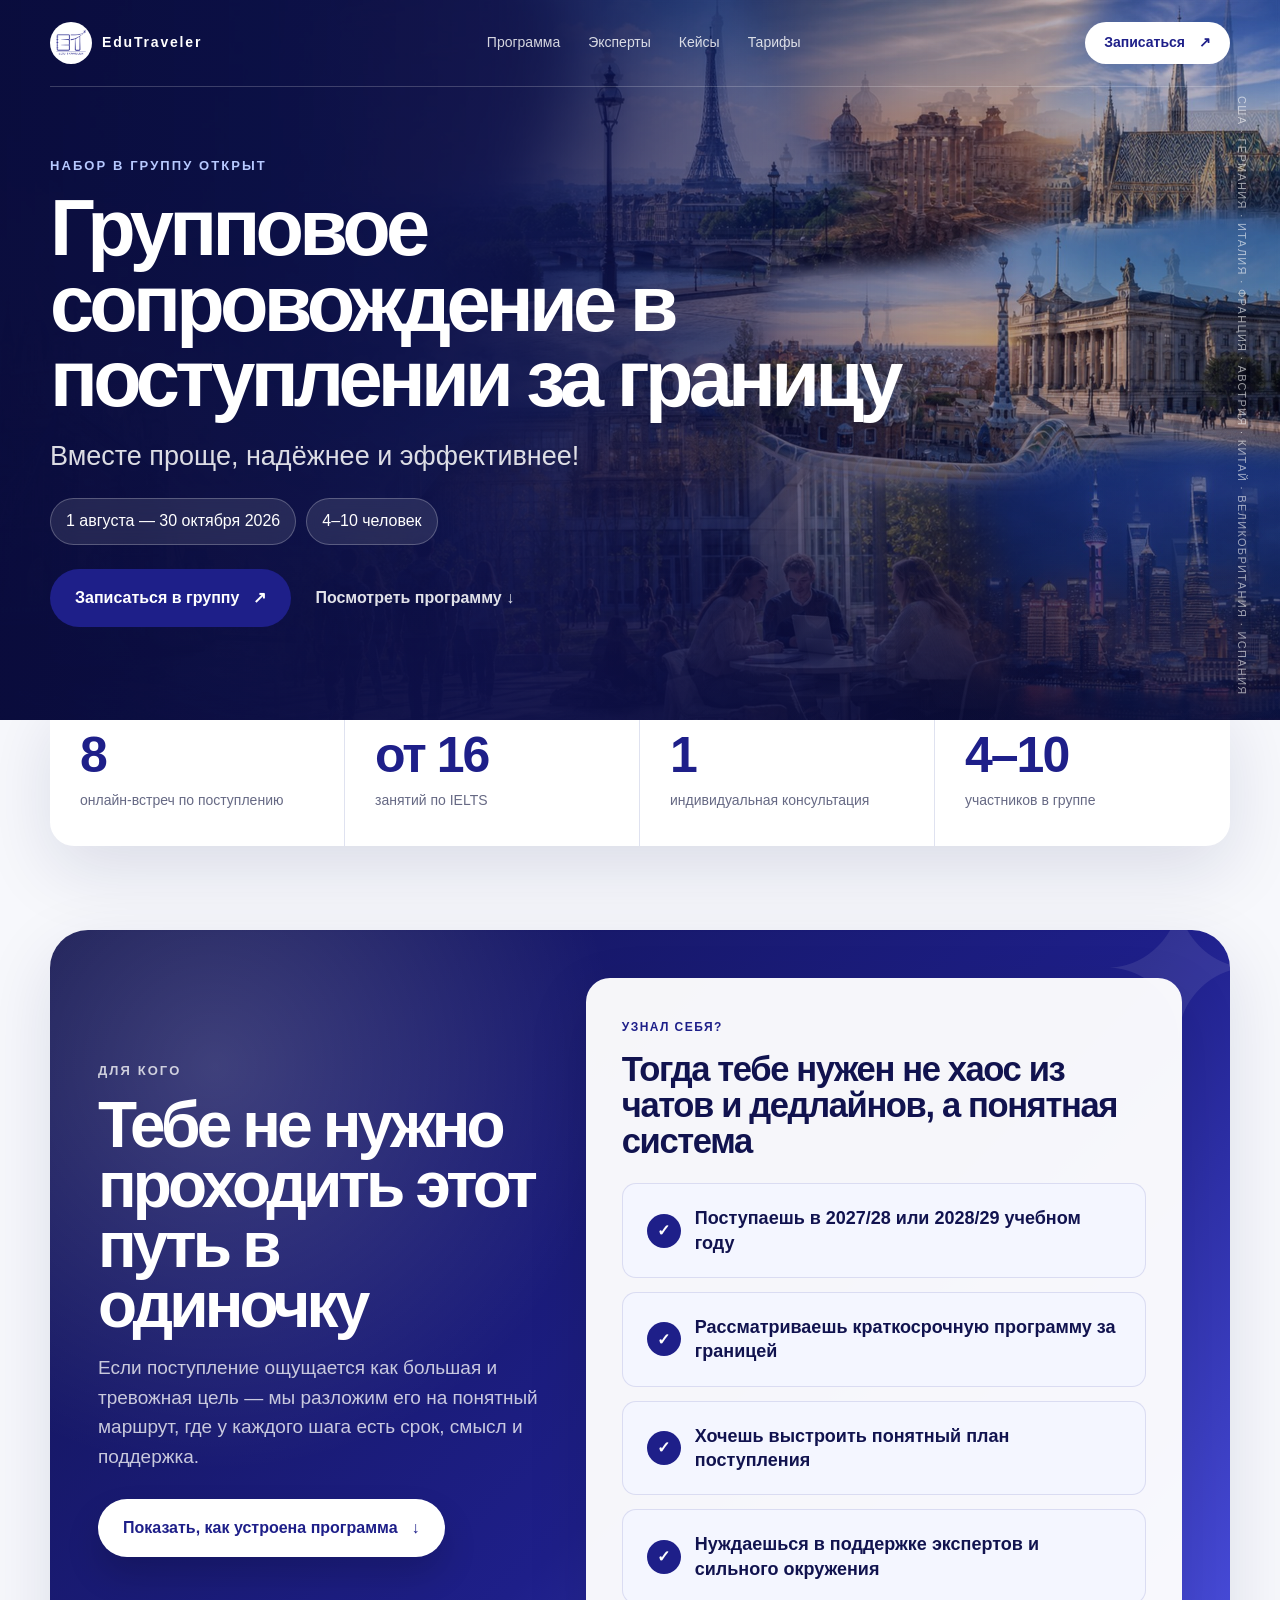
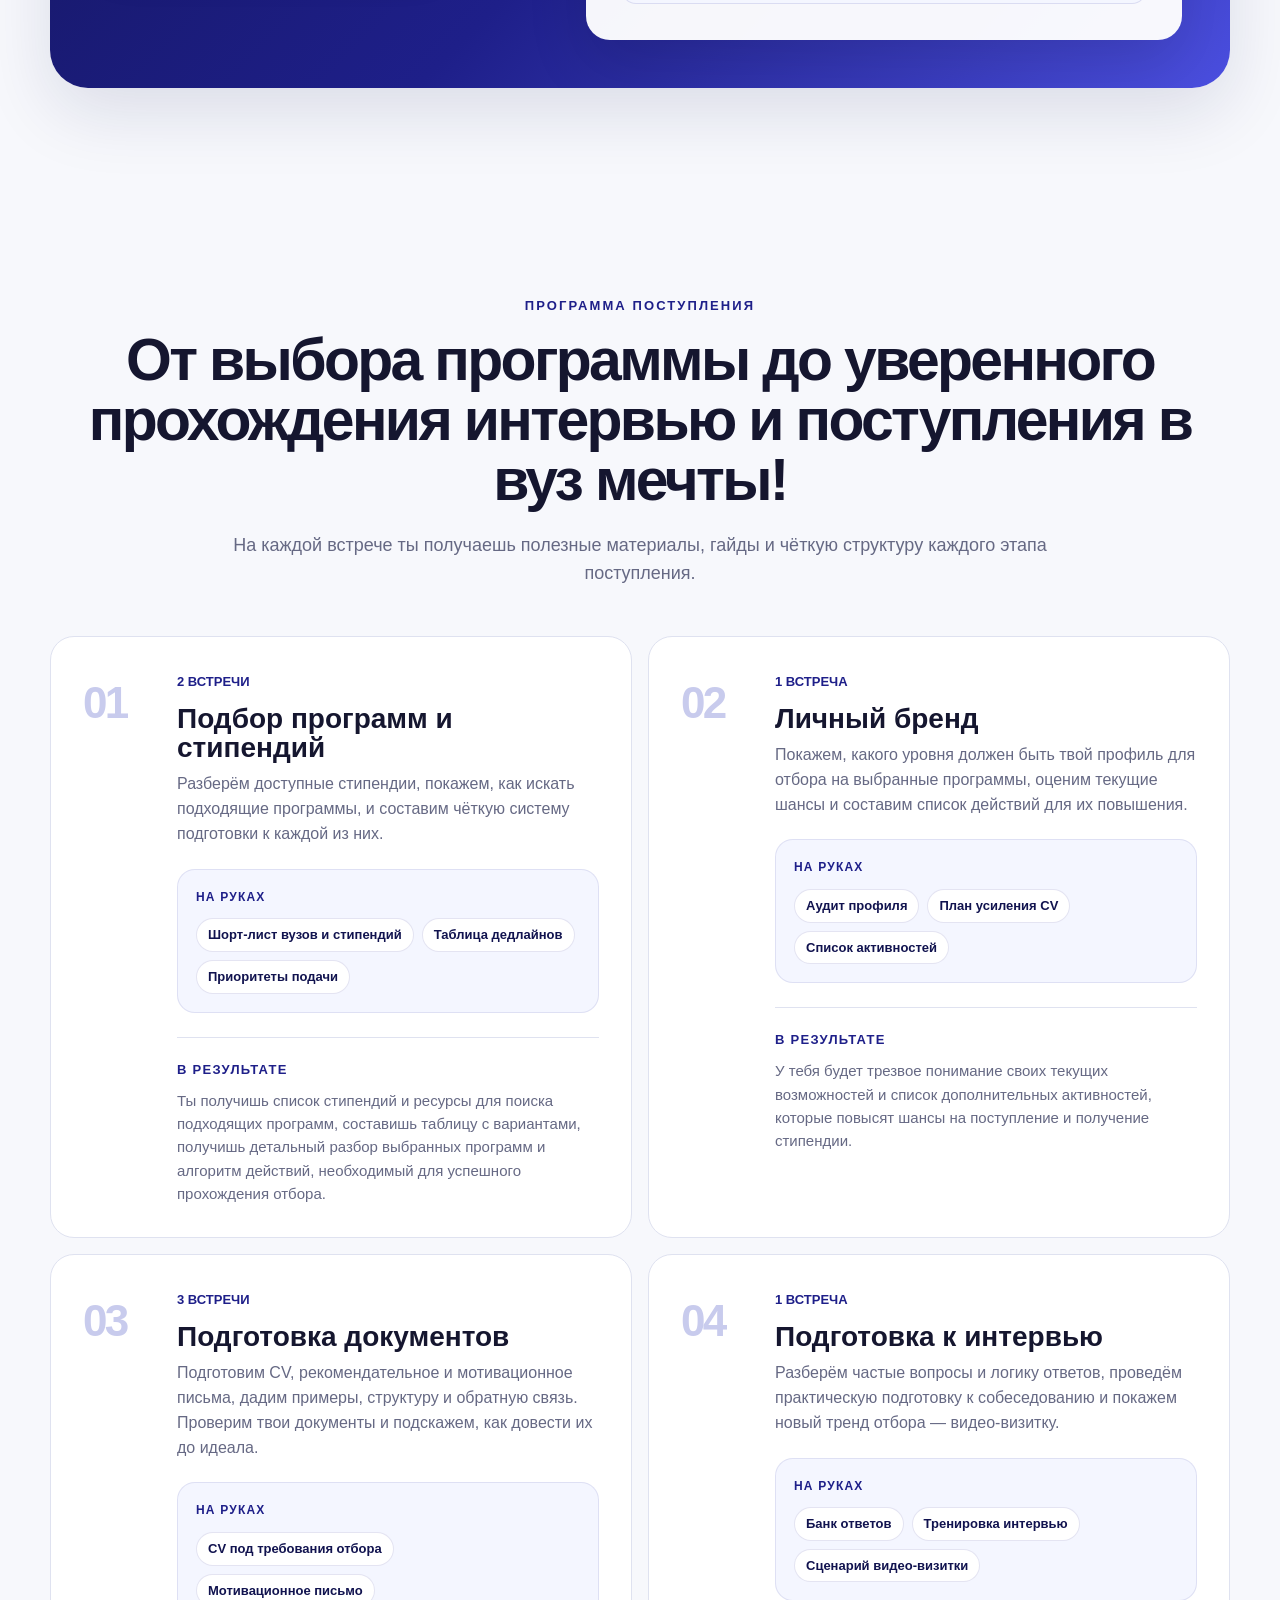
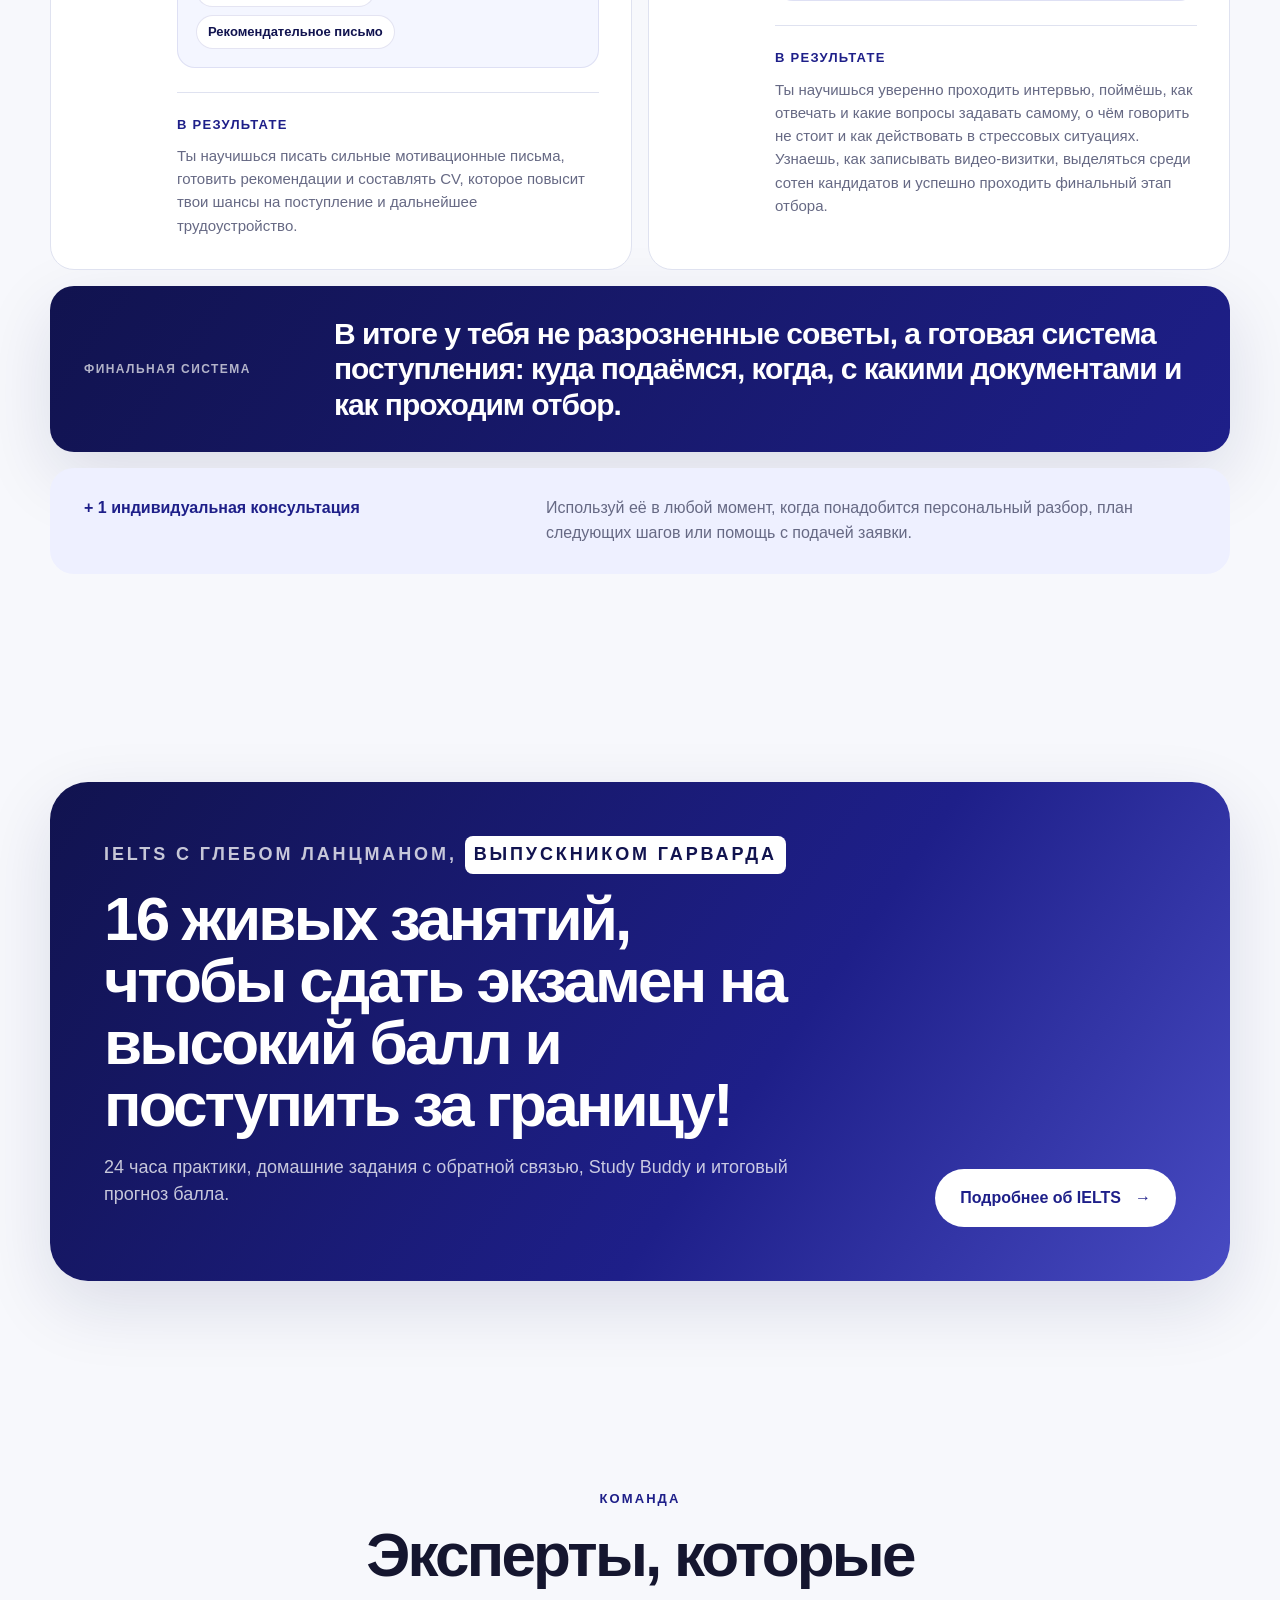
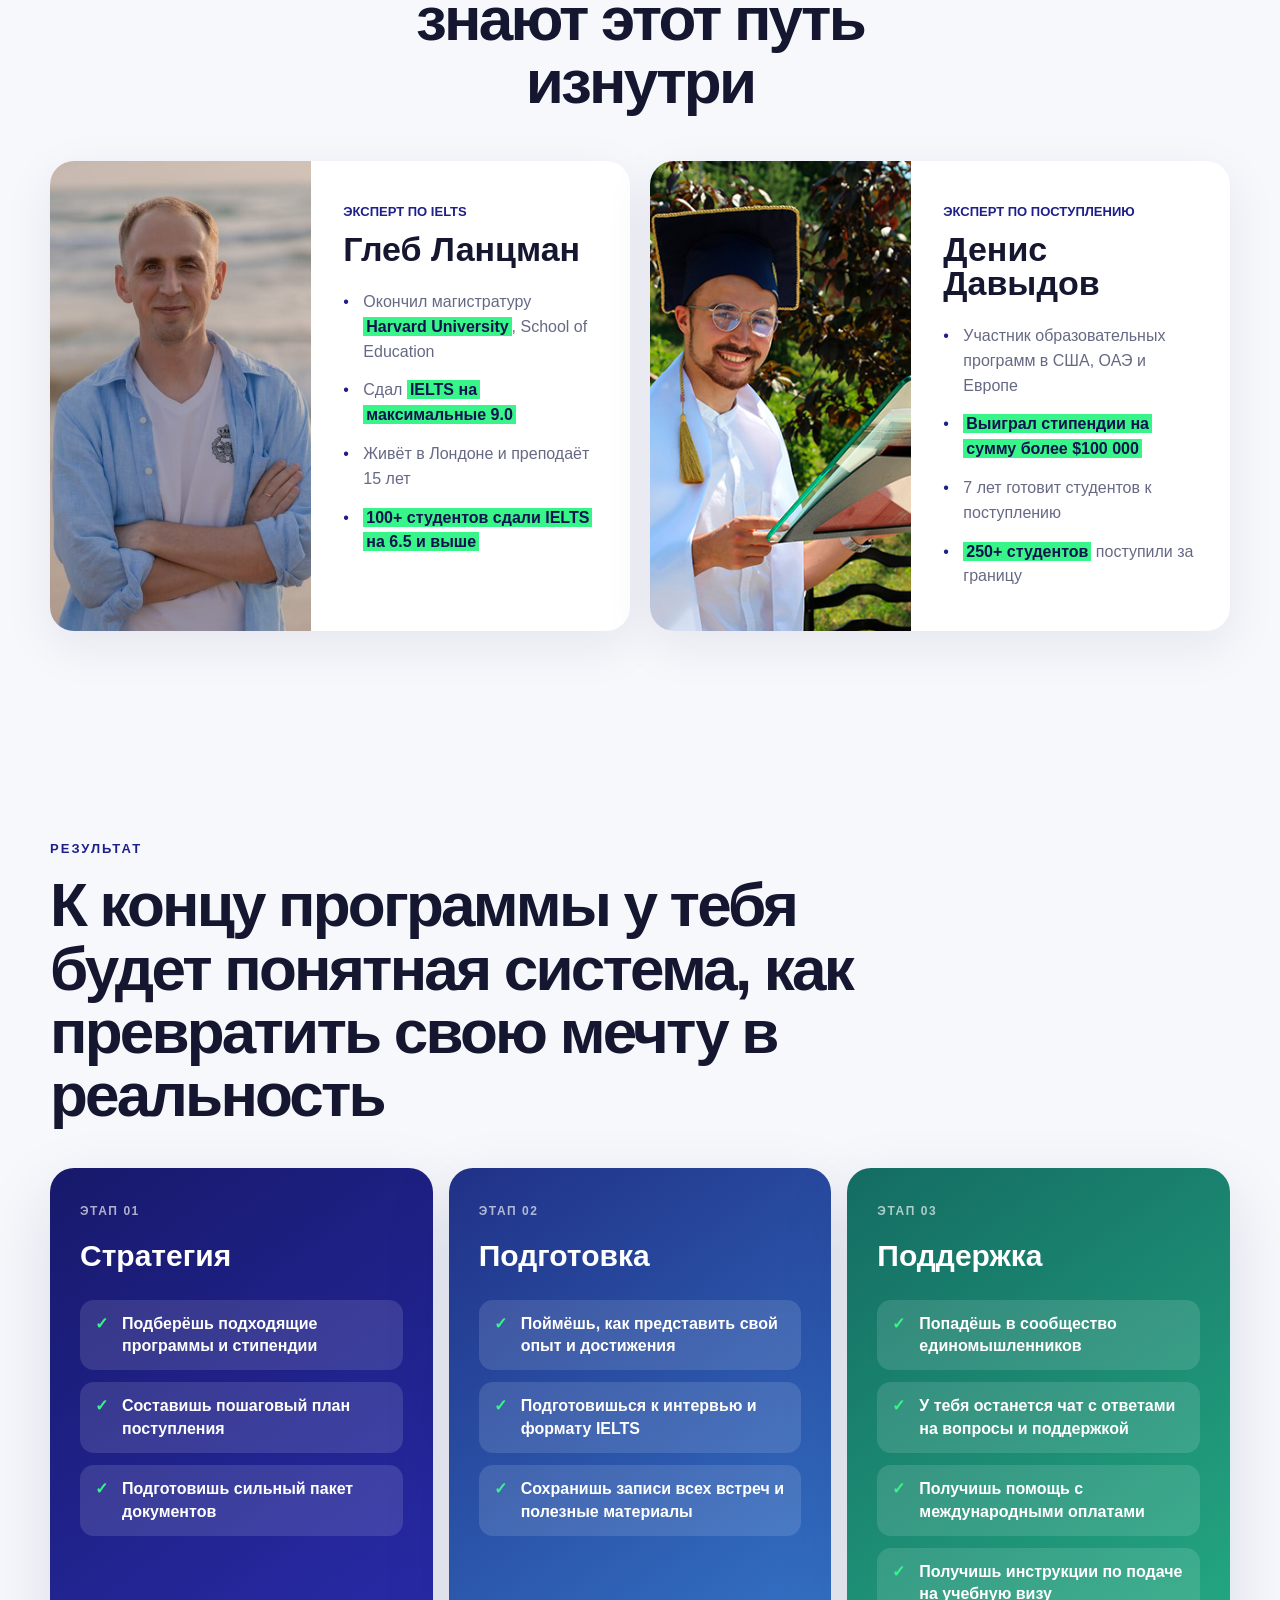
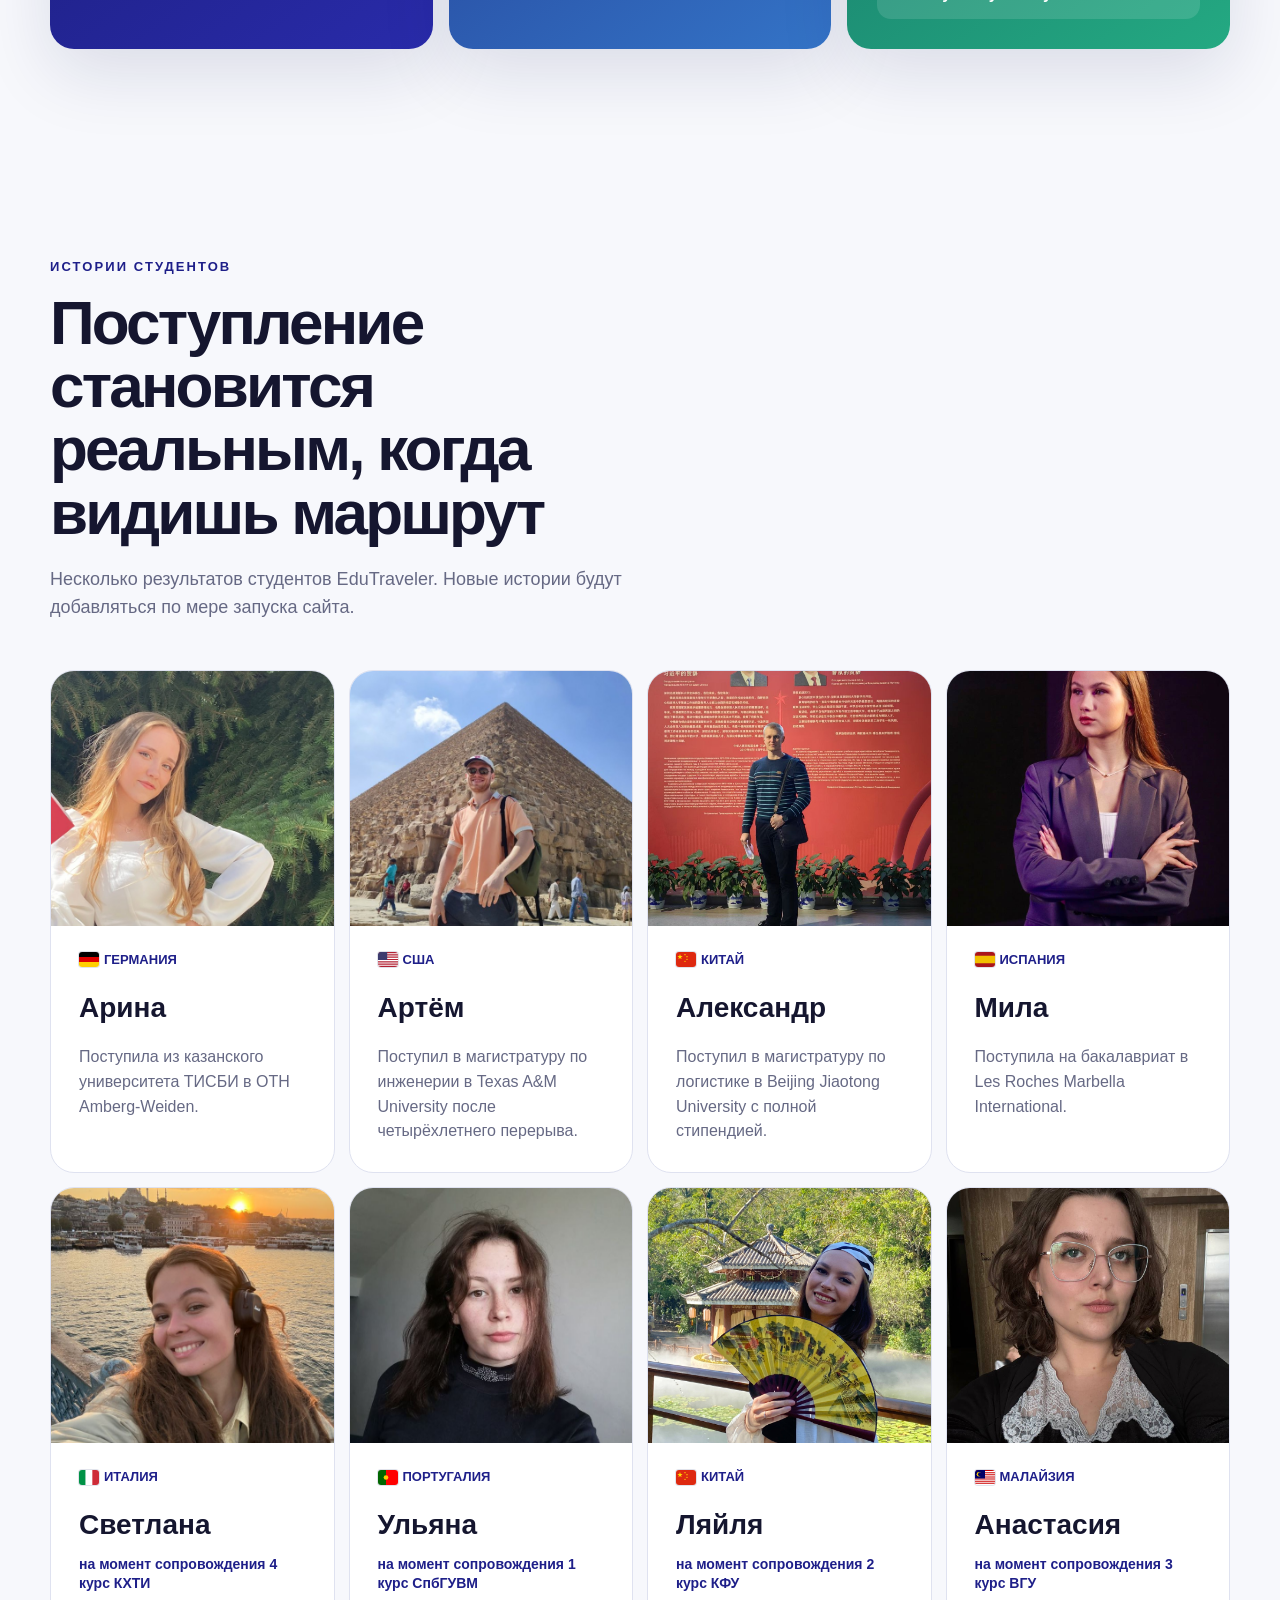
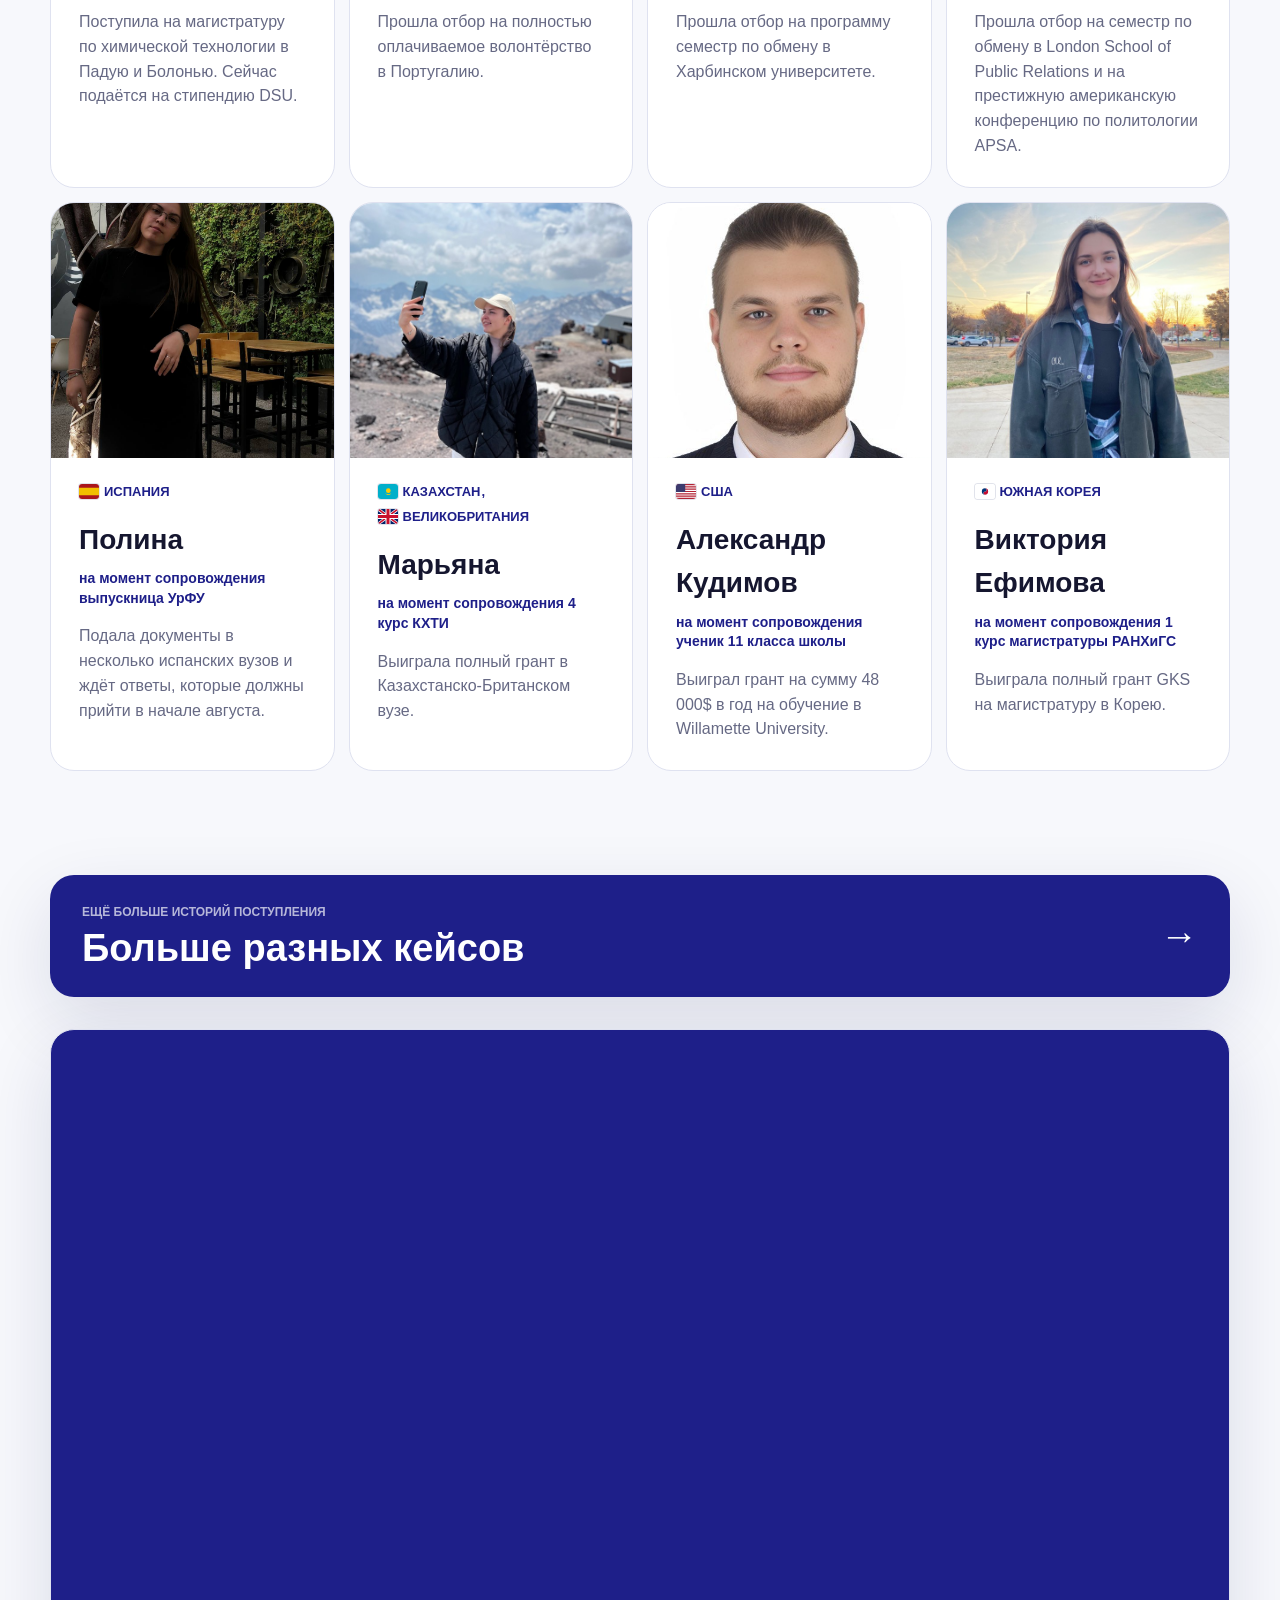
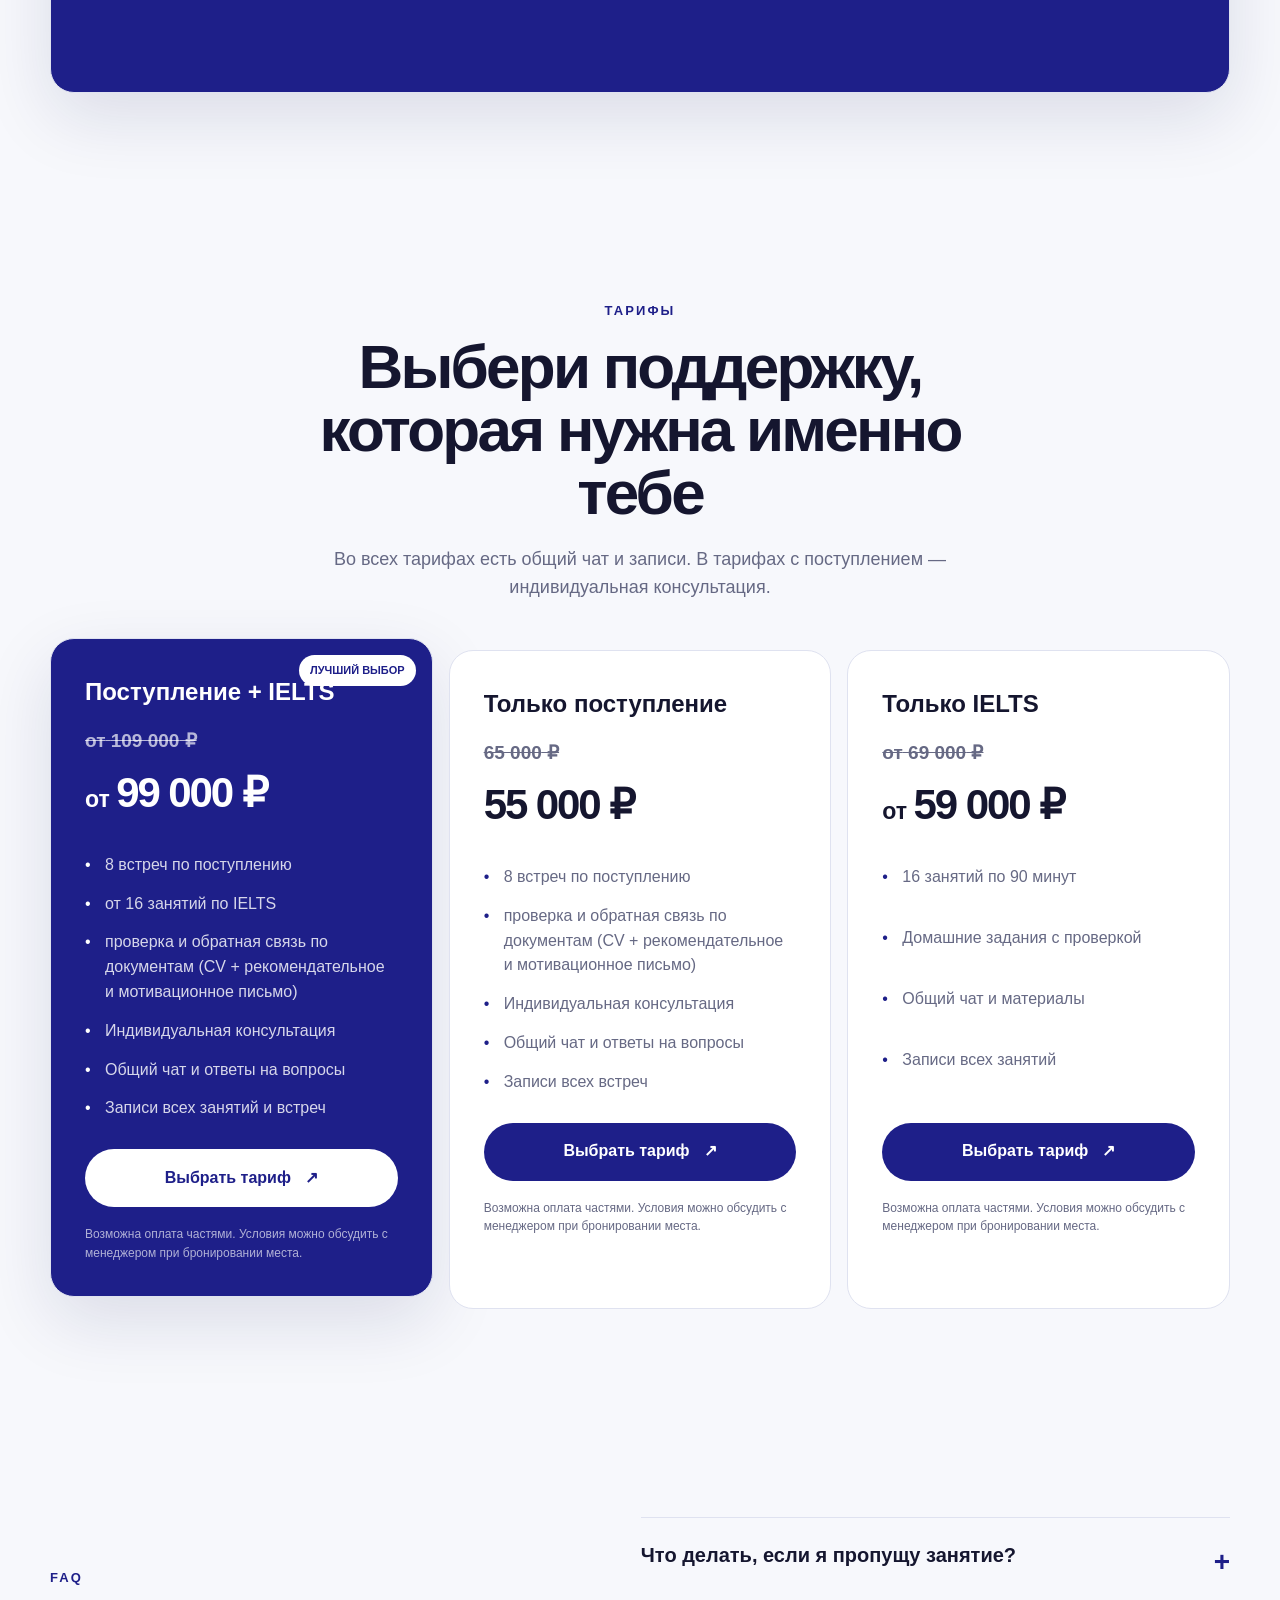
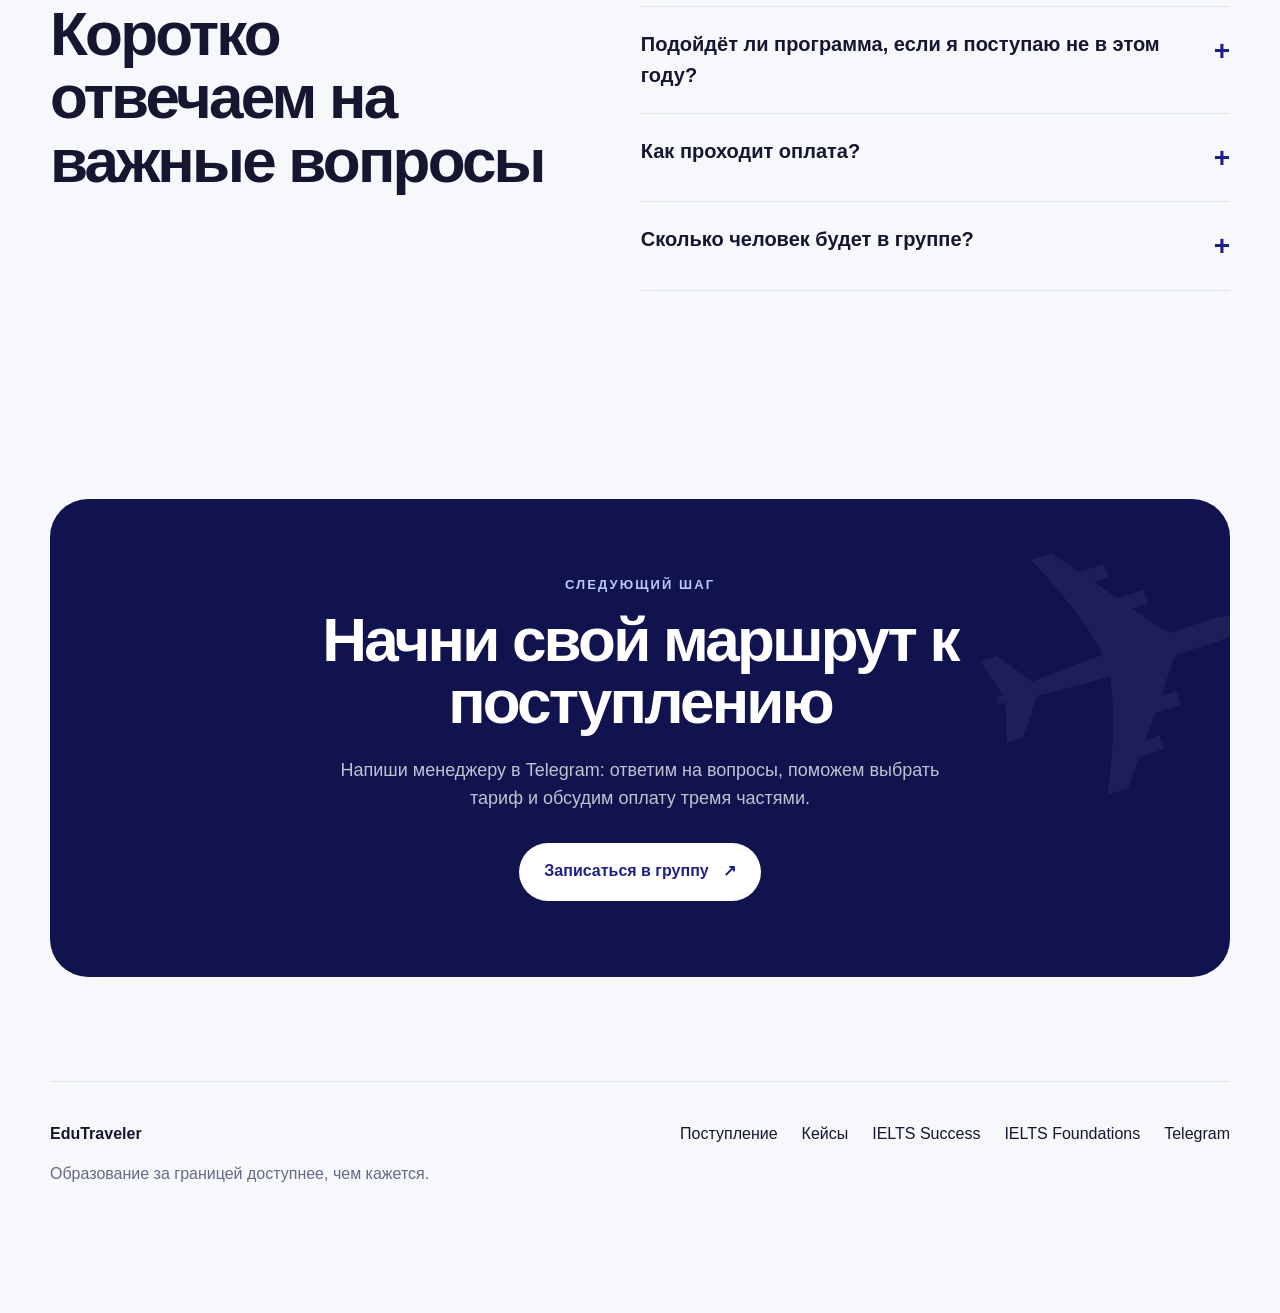
==== commit 7e782b60: "Update published tariffs" ====
--- a/index.html
+++ b/index.html
@@ -6,8 +6,8 @@
     <meta name="theme-color" content="#1e1f89" />
     <meta name="description" content="Групповое сопровождение EduTraveler в поступлении за границу и подготовке к IELTS." />
     <title>Групповое сопровождение в поступлении за границу | EduTraveler</title>
-    <script type="module" crossorigin src="/assets/index-CkKlQUv7.js"></script>
-    <link rel="stylesheet" crossorigin href="/assets/index-Db4nQ3WJ.css">
+    <script type="module" crossorigin src="/assets/index-B-I-5bBb.js"></script>
+    <link rel="stylesheet" crossorigin href="/assets/index-DdzDapa5.css">
   </head>
   <body>
     <div id="root"></div>
--- a/assets/index-DdzDapa5.css
+++ b/assets/index-DdzDapa5.css
@@ -0,0 +1 @@
+:root{--blue: #1e1f89;--blue-dark: #11134f;--blue-soft: #eef0ff;--cyan: #86d9ff;--ink: #15162f;--muted: #666984;--line: #dfe2f0;--white: #ffffff;--surface: #f7f8fc;--radius-sm: 14px;--radius: 24px;--radius-lg: 38px;--shadow: 0 24px 70px rgba(20, 23, 79, .12);--content: 1180px}*{box-sizing:border-box}html{scroll-behavior:smooth}body{margin:0;background:var(--surface);color:var(--ink);font-family:Segoe UI,Inter,Arial,sans-serif;line-height:1.55}body,a,button{-webkit-font-smoothing:antialiased}a{color:inherit;text-decoration:none}img{display:block;max-width:100%}button,summary{font:inherit}main{overflow:hidden}.section{width:min(var(--content),calc(100% - 40px));margin:0 auto;padding:104px 0}.section-overlap{position:relative;z-index:5;margin-top:-24px;padding:0}.two-column{display:grid;grid-template-columns:minmax(0,.85fr) minmax(0,1fr);gap:90px;align-items:center}.eyebrow{margin:0 0 14px;color:var(--blue);font-size:13px;font-weight:800;letter-spacing:.16em;text-transform:uppercase}.eyebrow-light{color:#b7c9ff}.section-heading{max-width:650px;margin-bottom:48px}.section-heading-center{margin-right:auto;margin-left:auto;text-align:center}.section-heading h2{margin:0;font-size:clamp(36px,5vw,62px);line-height:1.02;letter-spacing:-.045em}.section-heading>p:last-child{margin:22px 0 0;color:var(--muted);font-size:18px}@media(max-width:760px){.section{width:min(100% - 28px,var(--content));padding:72px 0}.section-overlap{padding:0;margin-top:-16px}.two-column{grid-template-columns:1fr;gap:38px}.section-heading{margin-bottom:34px}}@media(prefers-reduced-motion:reduce){html{scroll-behavior:auto}*,*:before,*:after{animation-duration:.01ms!important;animation-iteration-count:1!important;transition-duration:.01ms!important}}.hero{min-height:720px;position:relative;display:flex;flex-direction:column;overflow:hidden;color:#fff;background:var(--blue-dark)}.hero-compact{min-height:660px}.hero-media{position:absolute;inset:-4%;background-position:center;background-size:cover;background-repeat:no-repeat;transform:scale(1.01)}.hero-video{position:absolute;inset:0;width:100%;height:100%;object-fit:cover;opacity:.78;animation:video-reveal .65s ease-out both}@keyframes video-reveal{0%{opacity:0;transform:scale(1.045)}to{opacity:.78;transform:scale(1)}}.hero-media-motion{animation:hero-drift 18s ease-in-out infinite alternate}@keyframes hero-drift{to{transform:scale(1.11) translate3d(-1.5%,-1%,0)}}.hero-shade{position:absolute;inset:0;background:linear-gradient(90deg,#0a0c3df7,#0f114dd4 38%,#0f114d57 72%,#0f114d33),linear-gradient(0deg,rgba(10,12,53,.78) 0%,transparent 48%)}.site-header{position:relative;z-index:3;width:min(var(--content),calc(100% - 40px));margin:0 auto;padding:22px 0;display:flex;align-items:center;justify-content:space-between;gap:30px;border-bottom:1px solid rgba(255,255,255,.2)}.brand{display:flex;align-items:center;gap:10px;font-size:14px;font-weight:800;letter-spacing:.13em}.brand img{width:42px;height:42px;object-fit:cover;border-radius:50%}.site-header nav{display:flex;gap:28px;font-size:14px}.site-header nav a{opacity:.82}.site-header nav a:hover{opacity:1}.hero-content{position:relative;z-index:2;width:min(var(--content),calc(100% - 40px));margin:auto;padding:52px 0 76px}.hero-content h1{max-width:850px;margin:0;font-size:clamp(50px,6.2vw,80px);line-height:.95;letter-spacing:-.06em}.hero-compact .hero-content h1{max-width:720px}.hero-subtitle{max-width:620px;margin:20px 0;color:#ffffffdb;font-size:clamp(20px,2.2vw,27px)}.hero-meta{display:flex;flex-wrap:wrap;gap:10px;margin-bottom:24px}.hero-meta span{padding:10px 15px;border:1px solid rgba(255,255,255,.24);border-radius:999px;background:#ffffff1a;-webkit-backdrop-filter:blur(10px);backdrop-filter:blur(10px)}.hero-actions{display:flex;align-items:center;flex-wrap:wrap;gap:24px}.hero-action-note{max-width:560px;color:#ffffffe0;font-size:18px;font-weight:700;line-height:1.4}.hero-country-line{position:absolute;z-index:2;right:30px;bottom:24px;color:#ffffff94;font-size:11px;letter-spacing:.12em;text-transform:uppercase;writing-mode:vertical-rl}.button{display:inline-flex;align-items:center;justify-content:center;gap:14px;min-height:58px;padding:0 24px;border:1px solid transparent;border-radius:999px;background:var(--blue);color:#fff;font-weight:750;transition:transform .2s,background .2s}.button:hover{transform:translateY(-2px);background:#3032aa}.button-small{min-height:42px;padding:0 18px;background:#fff;color:var(--blue);font-size:14px}.button-light{background:#fff;color:var(--blue)}.button-light:hover{background:#eff1ff}.text-link{font-weight:700}.text-link-light{color:#ffffffe0}.program-heading{max-width:1120px}.program-heading h2{font-size:clamp(40px,4.6vw,68px)}.program-heading>p:last-child{max-width:900px;margin-right:auto;margin-left:auto}.highlights{display:grid;grid-template-columns:repeat(4,1fr);background:#fff;border-radius:var(--radius);box-shadow:var(--shadow);overflow:hidden}.highlight{min-height:150px;padding:30px;display:flex;flex-direction:column;justify-content:center;border-right:1px solid var(--line)}.highlight:last-child{border:0}.highlight strong{color:var(--blue);font-size:clamp(32px,4vw,50px);line-height:1;letter-spacing:-.04em}.highlight span{margin-top:10px;color:var(--muted);font-size:14px}.check-list{display:grid;gap:14px}.check-list div{display:flex;gap:14px;padding:20px;background:#fff;border:1px solid var(--line);border-radius:var(--radius-sm);font-weight:650}.check-list span{color:var(--blue)}.audience-section{padding-top:84px}.audience-panel{position:relative;display:grid;grid-template-columns:.86fr 1.14fr;gap:38px;padding:48px;overflow:hidden;color:#fff;background:radial-gradient(circle at 14% 18%,rgba(255,255,255,.18),transparent 34%),linear-gradient(135deg,var(--blue-dark),var(--blue) 58%,#4b4fe0);border-radius:var(--radius-lg);box-shadow:var(--shadow)}.audience-panel:after{content:"✦";position:absolute;right:-28px;top:-54px;color:#ffffff17;font-size:190px;line-height:1}.audience-copy{position:relative;z-index:1;align-self:center}.audience-copy .eyebrow{color:#ffffffc2}.audience-copy h2{max-width:660px;margin:10px 0 18px;font-size:clamp(42px,5vw,76px);line-height:.94;letter-spacing:-.06em}.audience-copy>p:not(.eyebrow){max-width:560px;margin:0 0 28px;color:#ffffffc2;font-size:19px;line-height:1.55}.audience-copy h2,.audience-copy>p:not(.eyebrow),.audience-card-primary h3,.audience-card li,.check-list-strong div{overflow-wrap:anywhere}.audience-button{box-shadow:0 18px 34px #00000029}.audience-diagnostic{position:relative;z-index:1;display:grid;align-items:center}.audience-card{border-radius:var(--radius)}.audience-card-label{display:inline-flex;margin-bottom:14px;color:#ffffffb8;font-size:12px;font-weight:850;letter-spacing:.12em;text-transform:uppercase}.audience-card-primary{padding:36px;background:#fffffff5;color:var(--blue-dark);box-shadow:0 22px 60px #00000021}.audience-card-primary .audience-card-label{color:var(--blue)}.audience-card-primary h3{max-width:760px;margin:0 0 24px;font-size:clamp(28px,2.7vw,40px);line-height:1.05;letter-spacing:-.04em}.check-list-strong div{align-items:center;padding:22px 24px;background:#f4f6ff;border-color:#2323931f;font-size:18px;line-height:1.35}.check-list-strong span{width:34px;height:34px;flex:0 0 auto;display:grid;place-items:center;color:#fff;background:var(--blue);border-radius:50%;font-size:16px}.route{display:grid;grid-template-columns:repeat(2,1fr);gap:16px}.route-card{display:grid;grid-template-columns:74px 1fr;gap:20px;min-height:430px;padding:32px;background:#fff;border:1px solid var(--line);border-radius:var(--radius)}.route-number{color:#c8cbed;font-size:44px;font-weight:850;letter-spacing:-.06em}.route-lessons{color:var(--blue);font-size:13px;font-weight:800;text-transform:uppercase}.route-card h3{margin:10px 0;font-size:28px;line-height:1.05}.route-card p{color:var(--muted);margin:0}.route-deliverables{margin-top:22px;padding:18px;background:#f4f6ff;border:1px solid rgba(35,35,147,.1);border-radius:18px}.route-deliverables>span{display:block;margin-bottom:12px;color:var(--blue);font-size:12px;font-weight:850;letter-spacing:.1em;text-transform:uppercase}.route-deliverables ul{display:flex;flex-wrap:wrap;gap:8px;margin:0;padding:0;list-style:none}.route-deliverables li{padding:8px 11px;color:var(--blue-dark);background:#fff;border:1px solid rgba(35,35,147,.12);border-radius:999px;font-size:13px;font-weight:800;line-height:1.2}.route-result{margin-top:24px;padding-top:22px;border-top:1px solid var(--line)}.route-result strong{display:block;margin-bottom:9px;color:var(--blue);font-size:13px;letter-spacing:.1em;text-transform:uppercase}.route-result p{font-size:15px;line-height:1.55}.route-summary{margin-top:16px;padding:30px 34px;display:grid;grid-template-columns:220px 1fr;gap:30px;align-items:center;color:#fff;background:linear-gradient(125deg,var(--blue-dark),var(--blue));border-radius:var(--radius);box-shadow:var(--shadow)}.route-summary span{color:#ffffffad;font-size:12px;font-weight:850;letter-spacing:.12em;text-transform:uppercase}.route-summary p{margin:0;color:#fff;font-size:clamp(20px,2.4vw,30px);font-weight:850;line-height:1.18;letter-spacing:-.035em}.consultation-note{margin-top:16px;padding:28px 34px;display:flex;justify-content:space-between;gap:24px;background:var(--blue-soft);border-radius:var(--radius);color:var(--blue)}.consultation-note span{max-width:650px;color:var(--muted)}.ielts-teaser,.combo{padding:54px;display:flex;justify-content:space-between;align-items:end;gap:50px;border-radius:var(--radius-lg);color:#fff;background:linear-gradient(125deg,var(--blue-dark),var(--blue) 60%,#484bc3);box-shadow:var(--shadow)}.ielts-teaser>div{max-width:720px}.ielts-teaser h2,.combo h2,.final-cta h2{margin:0;font-size:clamp(36px,5vw,62px);line-height:1;letter-spacing:-.045em}.ielts-teaser p,.combo p{color:#ffffffc2;font-size:18px}.harvard-highlight{display:inline-block;padding:5px 9px;border-radius:8px;background:#fff;color:var(--blue-dark)}.expert-grid{display:grid;grid-template-columns:repeat(2,1fr);gap:20px}.expert-card{display:grid;grid-template-columns:.82fr 1fr;background:#fff;border-radius:var(--radius);overflow:hidden;box-shadow:0 15px 50px #14174f14}.expert-photo{min-height:470px}.expert-photo img{width:100%;height:100%;object-fit:cover}.expert-content{padding:38px 32px}.expert-content>span{color:var(--blue);font-size:13px;font-weight:800;text-transform:uppercase}.expert-content h3{margin:8px 0 24px;font-size:34px;line-height:1}.expert-content ul,.price-card ul,.split-card ul{padding:0;margin:0;list-style:none;display:grid;gap:14px}.expert-content li,.price-card li,.split-card li{position:relative;padding-left:20px;color:var(--muted)}.expert-content li:before,.price-card li:before,.split-card li:before{content:"•";position:absolute;left:0;color:var(--blue)}.expert-highlight{padding:1px 3px;background:#38f58a;color:var(--blue-dark);font-weight:750;box-decoration-break:clone;-webkit-box-decoration-break:clone}.outcome-section{display:block}.outcome-section .section-heading{max-width:920px;margin-bottom:42px}.outcome-groups{display:grid;grid-template-columns:repeat(3,1fr);gap:16px}.outcome-group{padding:30px;overflow:hidden;border-radius:var(--radius);color:#fff;box-shadow:var(--shadow)}.outcome-group:nth-child(1){background:linear-gradient(145deg,#17196b,#292baa)}.outcome-group:nth-child(2){background:linear-gradient(145deg,#203187,#3474c7)}.outcome-group:nth-child(3){background:linear-gradient(145deg,#146c63,#24a982)}.outcome-group>span{color:#ffffffa6;font-size:12px;font-weight:850;letter-spacing:.13em;text-transform:uppercase}.outcome-group h3{margin:10px 0 20px;font-size:30px}.outcome-group ul{display:grid;gap:12px;margin:0;padding:0;list-style:none}.outcome-group li{position:relative;padding:13px 14px 13px 42px;border-radius:14px;background:#ffffff1f;font-weight:700;line-height:1.4}.outcome-group li:before{content:"✓";position:absolute;left:15px;top:13px;color:var(--green, #38f58a);font-weight:900}.case-grid{display:grid;grid-template-columns:repeat(4,1fr);gap:14px}.case-card{min-height:255px;overflow:hidden;background:#fff;border:1px solid var(--line);border-radius:var(--radius)}.case-photo{height:255px;background:var(--blue-soft)}.case-photo img{width:100%;height:100%;object-fit:cover;display:block}.case-destination{display:flex;flex-wrap:wrap;align-items:center;gap:5px 8px;margin:24px 28px 0;color:var(--blue);font-size:13px;font-weight:800;text-transform:uppercase}.case-destination-part{display:inline-flex;align-items:center;gap:5px}.case-destination-comma{margin-left:-4px}.case-flag{width:20px;height:15px;flex:0 0 auto;object-fit:cover;border-radius:3px;box-shadow:0 0 0 1px #0a195a1f}.case-card h3,.case-card p{margin-right:28px;margin-left:28px}.case-card h3{margin-top:16px;margin-bottom:12px;font-size:28px}.case-card p{margin-bottom:28px;color:var(--muted)}.case-card .case-context{margin-top:-4px;margin-bottom:12px;color:var(--blue);font-size:14px;font-weight:750;line-height:1.4}.section-video{padding-top:0}.student-video{overflow:hidden;aspect-ratio:16 / 9;background:var(--blue);border:1px solid var(--line);border-radius:var(--radius);box-shadow:var(--shadow)}.student-video iframe{width:100%;height:100%;display:block;border:0}.more-cases-link-section{padding-top:0;padding-bottom:32px}.more-cases-link{min-height:118px;padding:28px 32px;display:flex;align-items:center;justify-content:space-between;gap:24px;color:#fff;background:var(--blue);border-radius:var(--radius);box-shadow:var(--shadow)}.more-cases-link:hover{background:#111fb8;transform:translateY(-2px)}.more-cases-link>span:first-child{display:grid;gap:7px}.more-cases-link small{color:#ffffffad;font-size:12px;font-weight:800;text-transform:uppercase}.more-cases-link strong{font-size:clamp(24px,3vw,38px);line-height:1.05}.more-cases-link>span:last-child{font-size:38px}.cases-hero{min-height:360px;overflow:hidden;color:#fff;background:var(--blue)}.cases-hero .site-header{position:relative}.cases-hero-content{width:min(1160px,calc(100% - 48px));margin:0 auto;padding:44px 0 56px}.cases-hero-content h1{max-width:none;margin:10px 0 16px;font-size:clamp(48px,5.4vw,72px);line-height:1;white-space:nowrap}.cases-hero-content>p:not(.eyebrow){max-width:820px;margin:0 0 24px;color:#ffffffc7;font-size:18px;line-height:1.5}.cases-page{overflow:hidden;background:#f5f7ff}.cases-intro-section{padding-top:72px;padding-bottom:0}.cases-intro-card{width:100%;max-width:100%;min-width:0;display:grid;grid-template-columns:1fr;gap:0;overflow:hidden;background:#fff;border:1px solid var(--line);border-radius:var(--radius-lg);box-shadow:0 18px 50px #14195514}.cases-intro-photo{min-width:0;display:grid;place-items:center;background:linear-gradient(135deg,#eef2ff,#dfe6f5)}.cases-intro-photo img{width:100%;max-width:100%;height:auto;display:block;object-fit:contain}.cases-intro-content{min-width:0;padding:38px 48px 42px;display:grid;grid-template-columns:minmax(0,.86fr) minmax(320px,1.14fr);gap:12px 38px;align-items:center}.cases-intro-content h2{max-width:560px;margin:10px 0 16px;font-size:clamp(34px,4vw,54px);line-height:1;letter-spacing:-.05em}.cases-intro-content>p:not(.eyebrow){max-width:610px;margin:0 0 24px;color:var(--muted);font-size:18px;line-height:1.55}.cases-intro-content h2,.cases-intro-content>p:not(.eyebrow){overflow-wrap:anywhere}.cases-section-nav{min-width:0;max-width:100%;grid-column:2;grid-row:1 / span 3;display:flex;flex-wrap:wrap;gap:12px}.cases-section-nav a{min-width:0;max-width:100%;min-height:52px;box-sizing:border-box;padding:0 20px;display:inline-flex;align-items:center;justify-content:center;color:var(--blue);background:#eef1ff;border:1px solid rgba(35,35,147,.12);border-radius:999px;font-size:17px;font-weight:850;line-height:1.15;white-space:normal;overflow-wrap:anywhere}.cases-section-nav a:hover{color:#fff;background:var(--blue);transform:translateY(-1px)}.cases-university-section{padding-top:88px}.cases-university-section-following{padding-top:32px}.university-case-grid{display:grid;grid-template-columns:repeat(2,minmax(0,1fr));gap:18px}.university-case{min-width:0;padding:0 32px 32px;overflow:hidden;background:#fff;border:1px solid var(--line);border-radius:var(--radius)}.university-logo{height:190px;margin:0 -32px 26px;padding:34px;display:grid;place-items:center;overflow:hidden;background:#eef1f8;border-bottom:1px solid var(--line)}.university-logo-dark{background:var(--blue-dark)}.university-logo img{width:84%;height:112px;display:block;object-fit:contain;object-position:center}.university-case h3,.university-case p{max-width:100%}.university-logo-nyu img{width:96%;height:130px;transform:scale(2.25)}.university-logo-ubc img{width:128px;height:128px;transform:scale(1.65)}.university-logo-collage{grid-template-columns:repeat(2,minmax(0,1fr));gap:12px;padding:24px}.university-logo-collage img{width:100%;height:58px;transform:none}.university-logo-collage img[src*=parma-official]{padding:6px;background:var(--blue-dark);border-radius:8px}.university-country{display:flex;align-items:center;gap:8px;color:var(--blue);font-size:13px;font-weight:850;text-transform:uppercase}.university-country .case-flag{width:23px;height:17px}.university-case h3{margin:16px 0 14px;font-size:29px;line-height:1.08;overflow-wrap:anywhere}.university-case>p{margin:0;color:var(--muted);font-size:17px;line-height:1.65}.more-section-cases{margin-top:20px;padding:24px 28px;display:flex;align-items:center;justify-content:space-between;gap:30px;color:#fff;background:var(--blue);border-radius:var(--radius)}.more-section-cases strong{flex:0 0 auto;font-size:20px}.more-section-cases p{max-width:760px;margin:0;color:#ffffffc2}.future-cases{padding-top:32px}.future-case-row{padding:30px 0;display:flex;align-items:center;justify-content:space-between;gap:24px;border-top:1px solid var(--line)}.future-case-row:last-child{border-bottom:1px solid var(--line)}.future-case-row h2{margin:0;font-size:clamp(28px,4vw,48px)}.future-case-row span{color:var(--muted);font-weight:750;white-space:nowrap}.cases-cta{padding:44px;display:flex;align-items:center;justify-content:space-between;gap:32px;color:#fff;background:var(--blue);border-radius:var(--radius)}.cases-cta h2{max-width:700px;margin:8px 0 0;font-size:clamp(30px,4vw,52px);line-height:1}.pricing-grid{display:grid;grid-template-columns:repeat(3,1fr);gap:16px;align-items:stretch}.price-card{position:relative;padding:34px;display:flex;flex-direction:column;background:#fff;border:1px solid var(--line);border-radius:var(--radius)}.price-card-featured{color:#fff;background:var(--blue);transform:translateY(-12px);box-shadow:var(--shadow)}.recommended{position:absolute;top:16px;right:16px;padding:7px 11px;border-radius:999px;background:#fff;color:var(--blue);font-size:11px;font-weight:850;text-transform:uppercase}.price-card h3{margin:0 0 16px;font-size:24px}.price-old{margin-bottom:4px;color:var(--muted);font-size:19px;font-weight:700;text-decoration:line-through}.price{margin-bottom:28px;font-size:42px;font-weight:850;letter-spacing:-.05em}.price-prefix{font-size:.55em;letter-spacing:0;text-transform:lowercase}.price-announcement{min-height:102px;margin-bottom:28px;display:flex;align-items:center;font-size:23px;line-height:1.25;font-weight:800;letter-spacing:0}.price-card ul{min-height:230px;margin-bottom:28px}.price-card-featured li{color:#ffffffd1}.price-card-featured li:before{color:#fff}.price-card-featured .price-old{color:#ffffffad}.price-card-featured .button{background:#fff;color:var(--blue)}.payment-note{margin:18px 0 0;color:var(--muted);font-size:12px}.price-card-featured .payment-note{color:#ffffffa6}.faq{border-top:1px solid var(--line)}.faq details{border-bottom:1px solid var(--line)}.faq summary{padding:22px 0;display:flex;justify-content:space-between;gap:20px;cursor:pointer;font-size:20px;font-weight:750;list-style:none}.faq summary span{color:var(--blue);font-size:28px}.faq details p{margin:0 0 24px;color:var(--muted)}.final-cta{position:relative;padding:76px;overflow:hidden;border-radius:var(--radius-lg);background:var(--blue-dark);color:#fff;text-align:center}.final-cta>*:not(.final-plane){position:relative;z-index:2}.final-cta p:not(.eyebrow){max-width:650px;margin:24px auto 30px;color:#ffffffbd;font-size:18px}.final-plane{position:absolute;right:-40px;top:-110px;color:#ffffff0d;font-size:360px;transform:rotate(-18deg)}.feature-grid{display:grid;grid-template-columns:repeat(4,1fr);gap:14px}.feature-grid article{min-height:270px;padding:28px;background:#fff;border:1px solid var(--line);border-radius:var(--radius)}.feature-grid article>span{color:#b9bce0;font-weight:800}.feature-grid h3{margin:32px 0 12px;font-size:24px}.feature-grid p{color:var(--muted)}.ielts-curriculum .section-heading{max-width:1120px}.curriculum-grid{display:grid;grid-template-columns:repeat(6,1fr);gap:16px}.curriculum-card{grid-column:span 2;min-height:330px;padding:30px;background:#fff;border:1px solid var(--line);border-radius:var(--radius)}.curriculum-card:nth-child(4){grid-column:2 / span 2}.curriculum-card-top{display:flex;align-items:center;justify-content:space-between;gap:20px}.curriculum-number{color:#c4c7e8;font-size:20px;font-weight:800}.curriculum-card-top strong{padding:8px 12px;color:var(--blue);background:var(--blue-soft);border-radius:999px;font-size:14px}.curriculum-card h3{margin:42px 0 14px;font-size:28px;line-height:1.05}.curriculum-card p{margin:0;color:var(--muted)}.unlimited-practice{margin-top:18px;padding:42px 48px;color:#fff;background:linear-gradient(120deg,var(--blue-dark),#3739be);border-radius:var(--radius-lg)}.unlimited-practice h3{max-width:900px;margin:12px 0;font-size:clamp(28px,3vw,42px);line-height:1.08}.unlimited-practice>p:last-child{max-width:760px;margin-bottom:0;color:#ffffffc2}.split-panel{display:grid;grid-template-columns:repeat(2,1fr);gap:18px}.split-card{padding:48px;border-radius:var(--radius-lg);background:#fff}.split-card h2{margin:0 0 30px;font-size:46px}.split-card-blue{background:var(--blue);color:#fff}.split-card-blue li{color:#ffffffc7}.split-card-blue li:before{color:#fff}.level-callout{padding:54px;display:flex;align-items:center;justify-content:space-between;gap:50px;background:var(--blue-soft);border-radius:var(--radius-lg)}.level-callout>div{max-width:740px}.level-callout h2{margin:0;font-size:44px;line-height:1.05}.level-callout p:last-child{color:var(--muted)}.combo>div:first-child{max-width:720px}.combo>div:last-child{display:grid;gap:20px;min-width:230px}.combo strong{font-size:42px}.combo-price{display:grid;gap:6px}.combo-price del{color:var(--muted);font-size:17px;font-weight:700}.combo-price strong{color:var(--blue-dark);font-size:30px;line-height:1}.combo .foundations-prices{min-width:min(440px,100%);gap:12px}.foundations-prices>div{display:grid;gap:5px;padding:18px 20px;color:var(--blue-dark);background:#fff;border-radius:18px}.foundations-prices span{color:var(--muted);font-size:14px;font-weight:700}.foundations-prices strong{font-size:30px;line-height:1}.footer{width:min(var(--content),calc(100% - 40px));margin:0 auto;padding:40px 0 110px;display:flex;justify-content:space-between;gap:30px;border-top:1px solid var(--line)}.footer p{color:var(--muted)}.footer-links{display:flex;gap:24px}.mobile-cta{display:none}@media(max-width:1000px){.site-header nav{display:none}.expert-grid,.pricing-grid,.outcome-groups{grid-template-columns:1fr}.expert-card{grid-template-columns:.75fr 1fr}.case-grid,.feature-grid,.curriculum-grid{grid-template-columns:repeat(2,1fr)}.curriculum-card,.curriculum-card:nth-child(4){grid-column:auto}.curriculum-card:last-child{grid-column:1 / -1}.price-card-featured{transform:none}.price-card ul{min-height:0}}@media(max-width:760px){.hero{min-height:740px}.hero-compact{min-height:680px}.site-header{width:calc(100% - 28px)}.site-header>.button{display:none}.brand span{font-size:11px}.hero-content{width:calc(100% - 28px);padding:80px 0 100px}.hero-content h1{font-size:clamp(45px,14vw,67px)}.hero-country-line{display:none}.hero-media-motion{animation:none;transform:scale(1.03)}.program-heading h2{font-size:clamp(36px,11vw,52px)}.highlights{grid-template-columns:repeat(2,1fr)}.highlight{min-height:120px;padding:22px}.highlight:nth-child(2){border-right:0}.highlight:nth-child(-n+2){border-bottom:1px solid var(--line)}.audience-section{padding-top:58px}.audience-panel{width:100%;min-width:0;box-sizing:border-box;grid-template-columns:minmax(0,1fr);padding:30px 16px;gap:26px;border-radius:28px}.audience-panel:after{right:-36px;top:-34px;font-size:120px}.audience-copy,.audience-diagnostic,.audience-card{min-width:0}.audience-diagnostic{overflow:hidden}.audience-copy h2{font-size:clamp(36px,10.5vw,48px)}.audience-copy>p:not(.eyebrow){font-size:17px}.audience-button{width:100%;min-width:0;padding-right:18px;padding-left:18px}.audience-card-primary{padding:20px 16px}.audience-card-primary h3{font-size:25px}.check-list-strong div{padding:18px 14px;font-size:16px}.route,.outcome-section,.split-panel{grid-template-columns:1fr}.route-card{grid-template-columns:45px 1fr;padding:24px;min-height:0}.route-number{font-size:30px}.route-deliverables{padding:15px}.route-deliverables ul{display:grid;grid-template-columns:1fr}.route-deliverables li{width:100%;box-sizing:border-box;border-radius:14px}.route-summary{padding:26px 24px;grid-template-columns:1fr;gap:12px}.consultation-note,.ielts-teaser,.combo,.level-callout{padding:34px 26px;align-items:flex-start;flex-direction:column}.expert-card{grid-template-columns:1fr}.expert-photo{min-height:390px;max-height:480px}.outcome-section{gap:24px}.outcomes,.case-grid,.feature-grid{grid-template-columns:1fr}.more-cases-link{min-height:104px;padding:24px}.more-cases-link strong{font-size:25px}.cases-hero{min-height:340px}.cases-hero-content{width:calc(100% - 32px);max-width:1160px;padding:40px 0 48px}.cases-hero-content h1{font-size:42px;line-height:1;white-space:normal;overflow-wrap:anywhere}.cases-hero-content>p:not(.eyebrow){font-size:16px}.cases-intro-section{padding-top:42px}.cases-intro-card{grid-template-columns:1fr;border-radius:28px}.cases-intro-photo{min-height:0}.cases-intro-content{padding:28px 22px 30px;grid-template-columns:1fr;gap:0}.cases-intro-content h2{font-size:34px}.cases-intro-content>p:not(.eyebrow){font-size:16px}.cases-section-nav{gap:10px}.cases-section-nav{grid-column:auto;grid-row:auto}.cases-section-nav a{width:100%;min-height:54px;padding:0 16px;display:flex;font-size:16px}.cases-university-section{padding-top:56px}.university-case-grid{grid-template-columns:1fr}.university-case{padding-right:24px;padding-bottom:26px;padding-left:24px}.university-logo{height:165px;margin-right:-24px;margin-left:-24px;padding:28px}.university-case h3{font-size:25px}.more-section-cases,.future-case-row{align-items:flex-start;flex-direction:column;gap:8px}.future-case-row span{white-space:normal}.cases-cta{padding:30px 24px;align-items:flex-start;flex-direction:column}.curriculum-grid{grid-template-columns:1fr}.curriculum-card,.curriculum-card:last-child{grid-column:auto;min-height:0}.curriculum-card h3{margin-top:28px;font-size:25px}.unlimited-practice{padding:34px 26px}.pricing-grid{gap:12px}.price-card{padding:28px}.final-cta{padding:58px 24px}.footer{flex-direction:column;padding-bottom:100px}.footer-links{flex-wrap:wrap}.mobile-cta{position:fixed;z-index:20;left:14px;right:14px;bottom:12px;display:flex;min-height:56px;justify-content:center;align-items:center;gap:12px;border-radius:999px;background:var(--blue);color:#fff;font-weight:800;box-shadow:0 15px 40px #14174f4d}}
